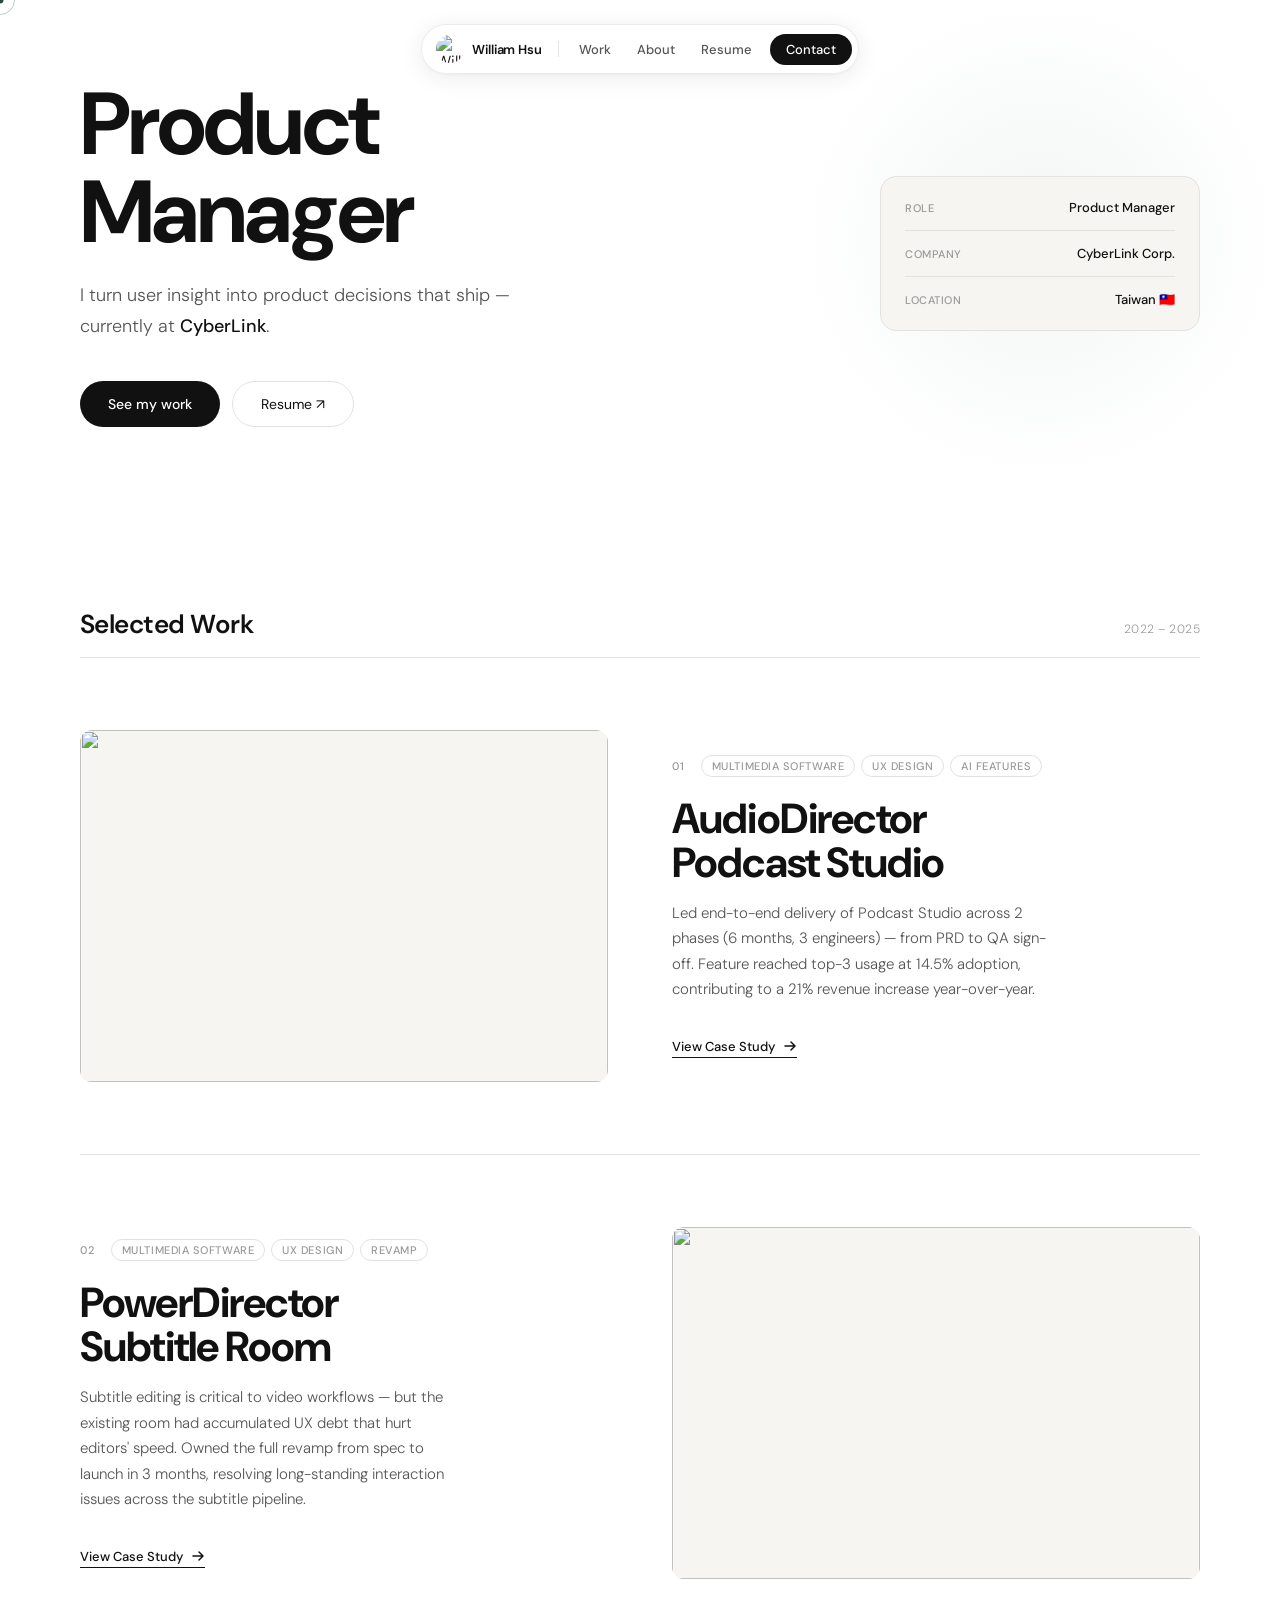
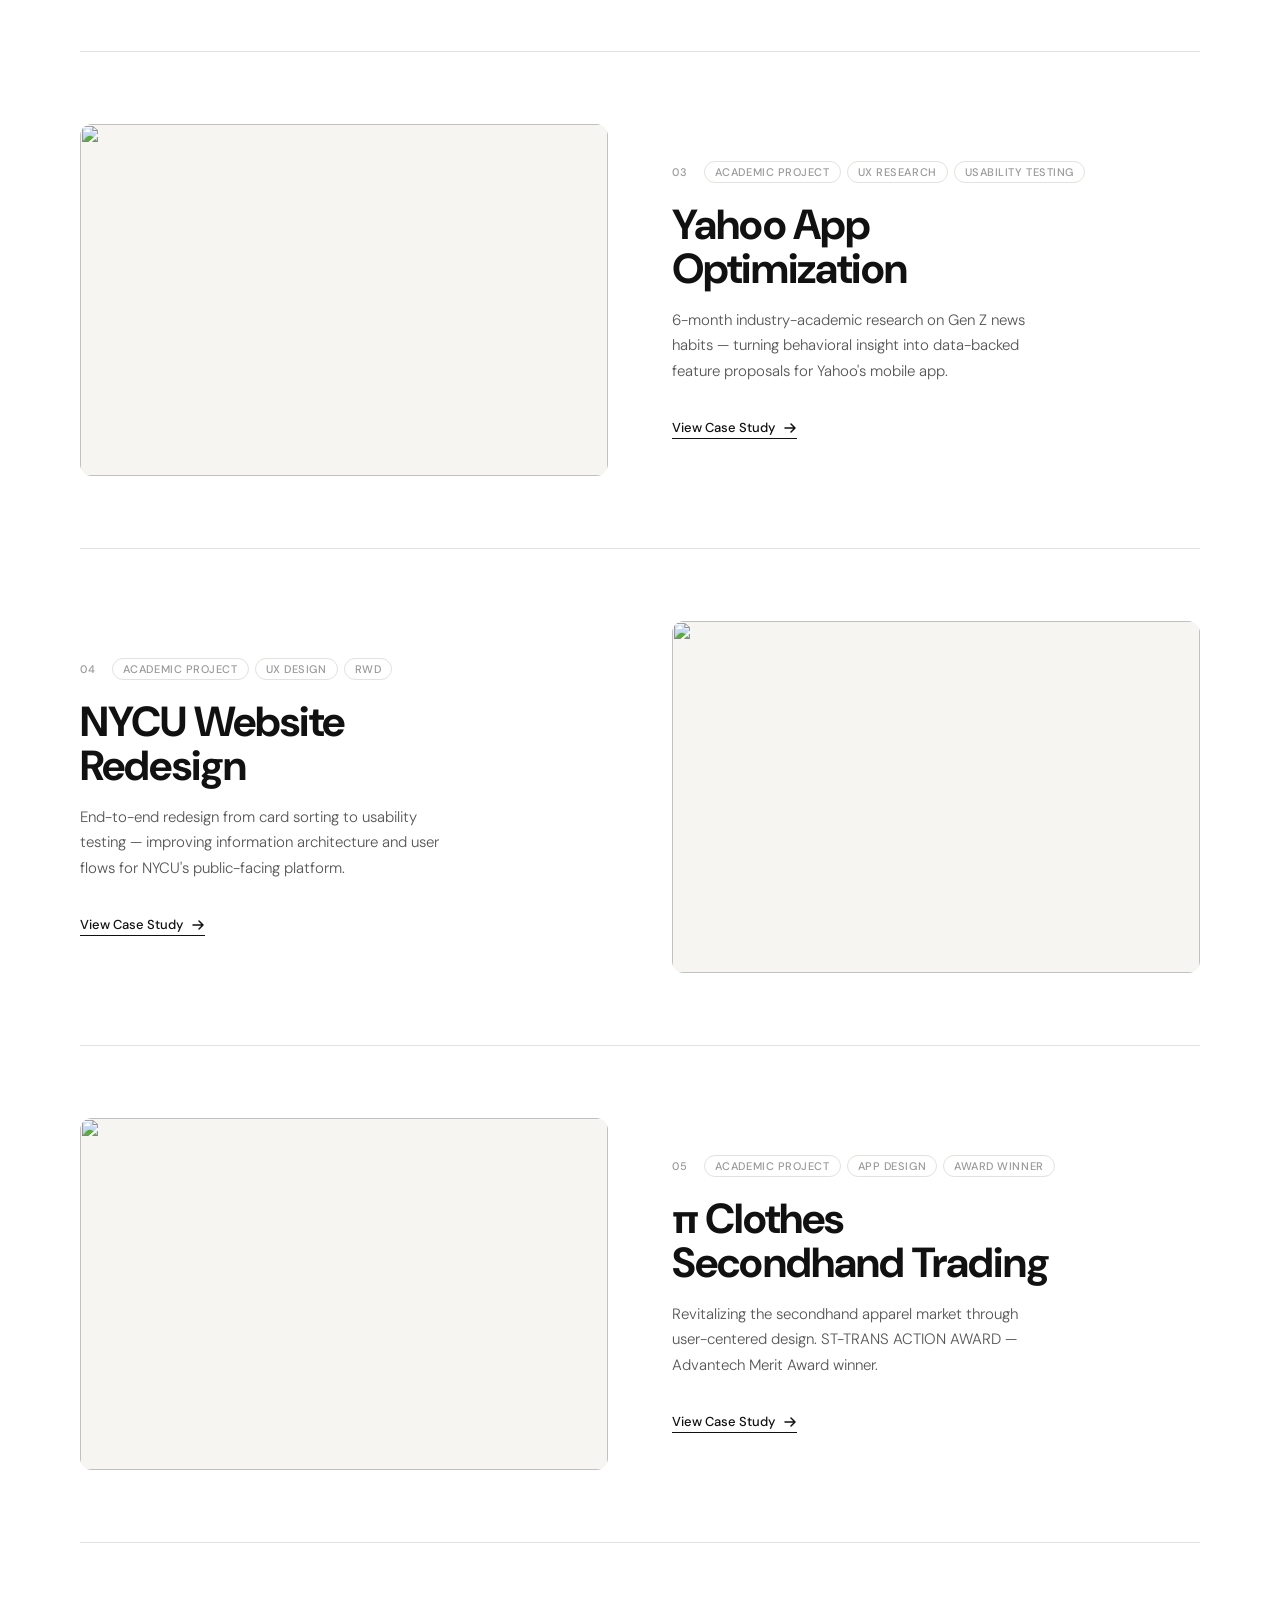
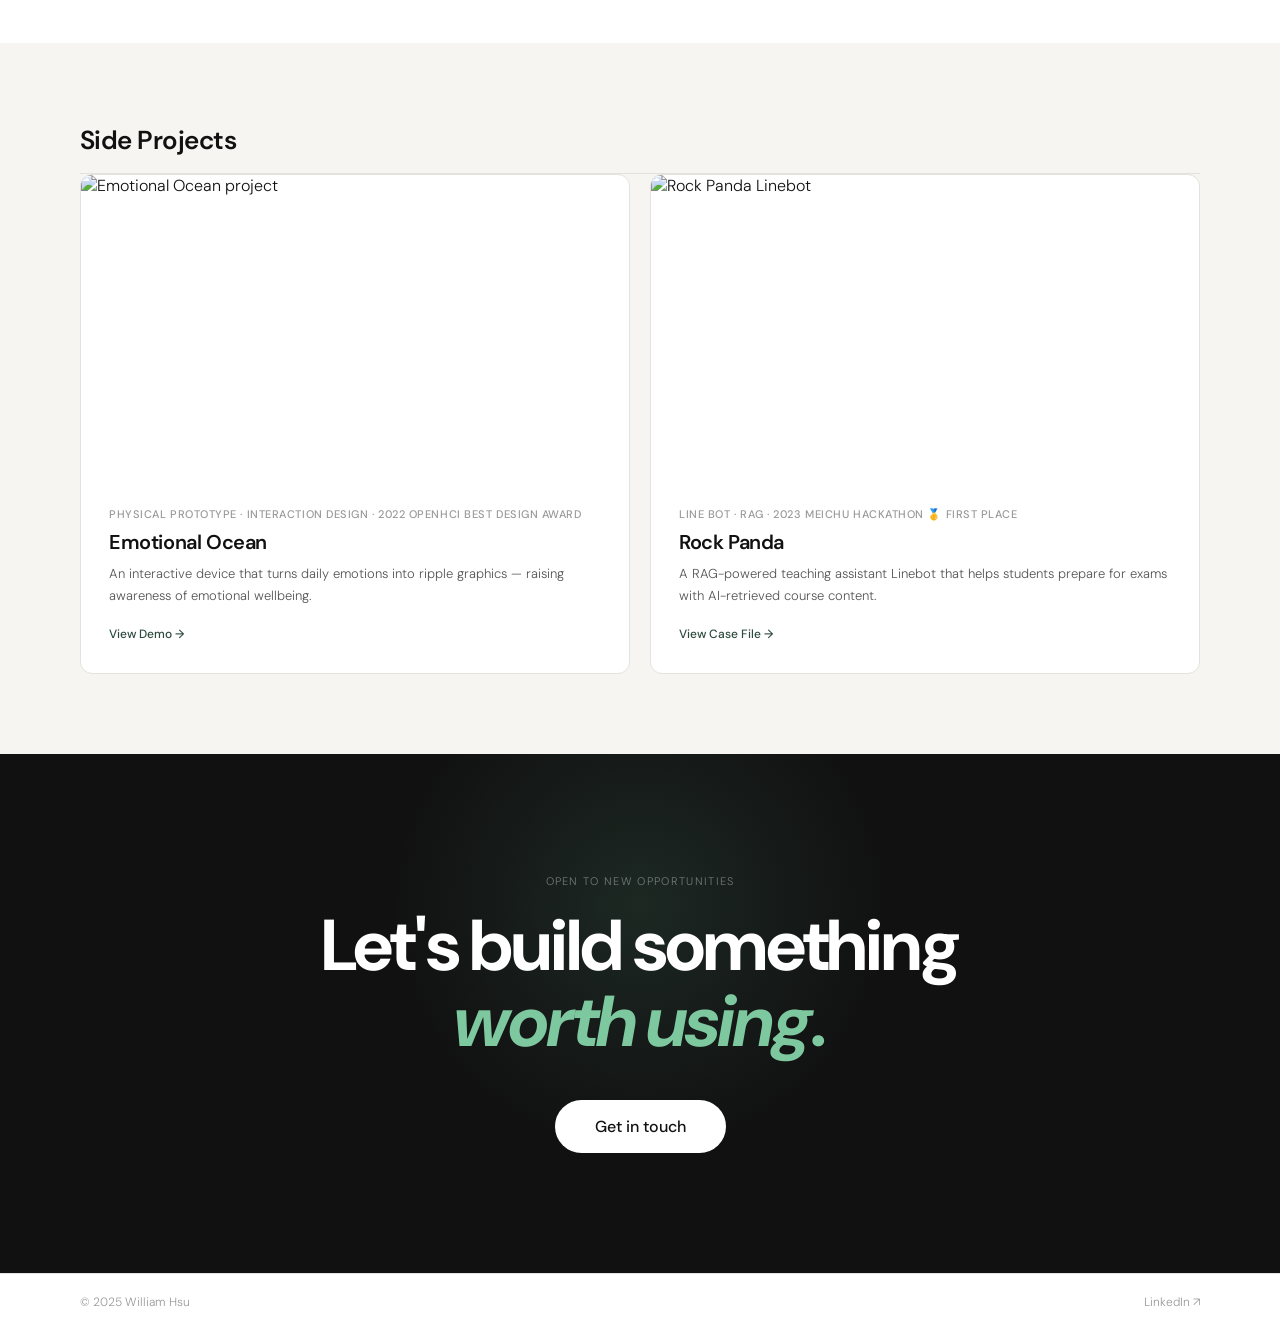
==== index.html @ b6271a73 "adjust structure" ====
<!DOCTYPE html>
<html lang="en">
<head>
  <meta charset="UTF-8">
  <meta name="viewport" content="width=device-width, initial-scale=1.0">
  <title>William Hsu — Product Manager | HCI · Service Design</title>
  <meta name="description" content="PM at CyberLink with HCI research and service design background. Award-winning projects spanning AI audio tools, app optimization, and service design.">
  <meta name="author" content="William Hsu">
  <link rel="canonical" href="https://williamhsu.design/">
  <meta property="og:type" content="website">
  <meta property="og:title" content="William Hsu — Product Manager">
  <meta property="og:description" content="PM at CyberLink with HCI and service design background. 5 awards, 2 years PM experience.">
  <meta property="og:image" content="https://williamhsu.design/image/og-cover.png">
  <script type="application/ld+json">
  {"@context":"https://schema.org","@type":"Person","name":"William Hsu","jobTitle":"Product Manager","worksFor":{"@type":"Organization","name":"CyberLink Corp."},"url":"https://williamhsu.design/","sameAs":["https://www.linkedin.com/in/williamhsuu/"],"knowsAbout":["User Experience Design","HCI","Product Management","Service Design","Usability Testing"]}
  </script>
  <link rel="preconnect" href="https://fonts.googleapis.com">
  <link rel="preconnect" href="https://fonts.gstatic.com" crossorigin>
  <link href="https://fonts.googleapis.com/css2?family=DM+Sans:opsz,wght@9..40,300;9..40,400;9..40,500;9..40,600;9..40,700&display=swap" rel="stylesheet">
  <link rel="stylesheet" href="./CSS/style.css">
</head>
<body>

  <div class="cursor" id="cursor" aria-hidden="true"></div>
  <div class="cursor-ring" id="cursorRing" aria-hidden="true"></div>

  <!-- Nav -->
  <nav id="nav" role="navigation" aria-label="Primary navigation">
    <div class="pill">
      <a href="#" class="pill-logo" aria-label="William Hsu — home">
        <img src="./image/me.png" alt="William Hsu" class="pill-avatar">
        <span class="pill-name">William Hsu</span>
      </a>
      <div class="pill-divider" aria-hidden="true"></div>
      <div class="pill-links">
        <a href="#work" class="pill-link">Work</a>
        <a href="./about.html" class="pill-link">About</a>
        <a href="./williamHsu_resume.pdf" target="_blank" rel="noopener" class="pill-link" aria-label="Resume PDF">Resume</a>
        <a href="mailto:william19970923@gmail.com" class="pill-cta">Contact</a>
      </div>
      <button type="button" class="hamburger" id="hamburger" aria-label="Open menu" aria-expanded="false">
        <span></span><span></span>
      </button>
    </div>
  </nav>

  <!-- Mobile menu -->
  <div class="mob-menu" id="mobMenu" hidden>
    <button type="button" class="mob-close" id="mobClose" aria-label="Close menu">
      <span></span><span></span>
    </button>
    <nav class="mob-nav" aria-label="Mobile navigation">
      <a href="#work" class="mob-link" data-num="01">Work</a>
      <a href="./about.html" class="mob-link" data-num="02">About</a>
      <a href="./williamHsu_resume.pdf" target="_blank" rel="noopener" class="mob-link" data-num="03">Resume</a>
      <a href="mailto:william19970923@gmail.com" class="mob-link" data-num="04">Contact</a>
    </nav>
    <div class="mob-footer">
      <span>William Hsu</span>
      <a href="https://www.linkedin.com/in/williamhsuu/" target="_blank" rel="noopener">LinkedIn ↗</a>
    </div>
  </div>

  <main id="main-content">

  <!-- Hero -->
  <section class="hero" aria-label="Introduction">
    <div class="hero-inner">

      <div class="hero-left">
        <h1 class="hero-title fade-up" style="--d:80ms">
          Product<br>Manager
        </h1>
        <p class="hero-sub fade-up" style="--d:180ms">
          I turn user insight into product decisions that ship — currently at <strong>CyberLink</strong>.
        </p>
        <div class="hero-ctas fade-up" style="--d:260ms">
          <a href="#work" class="btn-solid">See my work</a>
          <a href="./williamHsu_resume.pdf" target="_blank" rel="noopener" class="btn-outline">Resume ↗</a>
        </div>
      </div>

      <div class="hero-right fade-up" style="--d:120ms" aria-hidden="true">
        <div class="hero-card">
          <div class="hcard-row">
            <span class="hcard-label">Role</span>
            <span class="hcard-val">Product Manager</span>
          </div>
          <div class="hcard-divider"></div>
          <div class="hcard-row">
            <span class="hcard-label">Company</span>
            <span class="hcard-val">CyberLink Corp.</span>
          </div>
          

          <div class="hcard-divider"></div>
          <div class="hcard-row">
            <span class="hcard-label">Location</span>
            <span class="hcard-val">Taiwan 🇹🇼</span>
          </div>
        </div>
      </div>

    </div>
  </div>
  </section>

  <!-- Work -->
  <section class="work" id="work" aria-label="Selected work">
    <div class="work-inner">

      <div class="section-header reveal">
        <h2 class="section-title">Selected Work</h2>
        <span class="section-meta">2022 – 2025</span>
      </div>

      <!-- Project 01 -->
      <article class="project reveal" aria-label="AudioDirector Podcast Studio">
        <a href="./Podcast Studio.html" class="project-img-link" tabindex="-1" aria-hidden="true">
          <div class="project-img">
            <img src="./image/ADR_Project.png" alt="" loading="eager" width="720" height="480">
            <div class="project-img-overlay">View Case Study</div>
          </div>
        </a>
        <div class="project-info">
          <div class="project-top">
            <span class="project-num">01</span>
            <div class="project-tags">
              <span>Multimedia Software</span>
              <span>UX Design</span>
              <span>AI Features</span>
            </div>
          </div>
          <h3 class="project-title">AudioDirector<br>Podcast Studio</h3>
          <p class="project-desc">Led end-to-end delivery of Podcast Studio across 2 phases (6 months, 3 engineers) — from PRD to QA sign-off. Feature reached top-3 usage at 14.5% adoption, contributing to a 21% revenue increase year-over-year.</p>
          <a href="./Podcast Studio.html" class="project-link" aria-label="View AudioDirector Podcast Studio case study">
            View Case Study
            <svg width="14" height="14" viewBox="0 0 14 14" fill="none" aria-hidden="true"><path d="M2 7h10M8 3l4 4-4 4" stroke="currentColor" stroke-width="1.5" stroke-linecap="round" stroke-linejoin="round"/></svg>
          </a>
        </div>
      </article>

      <!-- Project 02 -->
      <article class="project project-flip reveal" aria-label="PowerDirector Subtitle Room">
        <a href="./PowerDirector.html" class="project-img-link" tabindex="-1" aria-hidden="true">
          <div class="project-img">
            <img src="./image/Subtitle_Room.png" alt="" loading="lazy" width="720" height="480">
            <div class="project-img-overlay">View Case Study</div>
          </div>
        </a>
        <div class="project-info">
          <div class="project-top">
            <span class="project-num">02</span>
            <div class="project-tags">
              <span>Multimedia Software</span>
              <span>UX Design</span>
              <span>Revamp</span>
            </div>
          </div>
          <h3 class="project-title">PowerDirector<br>Subtitle Room</h3>
          <p class="project-desc">Subtitle editing is critical to video workflows — but the existing room had accumulated UX debt that hurt editors' speed. Owned the full revamp from spec to launch in 3 months, resolving long-standing interaction issues across the subtitle pipeline.</p>
          <a href="./PowerDirector.html" class="project-link" aria-label="View PowerDirector Subtitle Room case study">
            View Case Study
            <svg width="14" height="14" viewBox="0 0 14 14" fill="none" aria-hidden="true"><path d="M2 7h10M8 3l4 4-4 4" stroke="currentColor" stroke-width="1.5" stroke-linecap="round" stroke-linejoin="round"/></svg>
          </a>
        </div>
      </article>

      <!-- Project 03 -->
      <article class="project reveal" aria-label="Yahoo App Optimization">
        <a href="./yahoo_app.html" class="project-img-link" tabindex="-1" aria-hidden="true">
          <div class="project-img">
            <img src="./image/project_1_title.png" alt="" loading="lazy" width="720" height="480">
            <div class="project-img-overlay">View Case Study</div>
          </div>
        </a>
        <div class="project-info">
          <div class="project-top">
            <span class="project-num">03</span>
            <div class="project-tags">
              <span>Academic Project</span>
              <span>UX Research</span>
              <span>Usability Testing</span>
            </div>
          </div>
          <h3 class="project-title">Yahoo App<br>Optimization</h3>
          <p class="project-desc">6-month industry-academic research on Gen Z news habits — turning behavioral insight into data-backed feature proposals for Yahoo's mobile app.</p>
          <a href="./yahoo_app.html" class="project-link" aria-label="View Yahoo App Optimization case study">
            View Case Study
            <svg width="14" height="14" viewBox="0 0 14 14" fill="none" aria-hidden="true"><path d="M2 7h10M8 3l4 4-4 4" stroke="currentColor" stroke-width="1.5" stroke-linecap="round" stroke-linejoin="round"/></svg>
          </a>
        </div>
      </article>

      <!-- Project 04 -->
      <article class="project project-flip reveal" aria-label="NYCU Website Redesign">
        <a href="./NYCU_website.html" class="project-img-link" tabindex="-1" aria-hidden="true">
          <div class="project-img">
            <img src="./image/project_3_title.png" alt="" loading="lazy" width="720" height="480">
            <div class="project-img-overlay">View Case Study</div>
          </div>
        </a>
        <div class="project-info">
          <div class="project-top">
            <span class="project-num">04</span>
            <div class="project-tags">
              <span>Academic Project</span>
              <span>UX Design</span>
              <span>RWD</span>
            </div>
          </div>
          <h3 class="project-title">NYCU Website<br>Redesign</h3>
          <p class="project-desc">End-to-end redesign from card sorting to usability testing — improving information architecture and user flows for NYCU's public-facing platform.</p>
          <a href="./NYCU_website.html" class="project-link" aria-label="View NYCU Website Redesign case study">
            View Case Study
            <svg width="14" height="14" viewBox="0 0 14 14" fill="none" aria-hidden="true"><path d="M2 7h10M8 3l4 4-4 4" stroke="currentColor" stroke-width="1.5" stroke-linecap="round" stroke-linejoin="round"/></svg>
          </a>
        </div>
      </article>

      <!-- Project 05 -->
      <article class="project reveal" aria-label="π Clothes Secondhand App">
        <a href="./#U03c0 Clothes.html" class="project-img-link" tabindex="-1" aria-hidden="true">
          <div class="project-img">
            <img src="./image/project_4_title.png" alt="" loading="lazy" width="720" height="480">
            <div class="project-img-overlay">View Case Study</div>
          </div>
        </a>
        <div class="project-info">
          <div class="project-top">
            <span class="project-num">05</span>
            <div class="project-tags">
              <span>Academic Project</span>
              <span>App Design</span>
              <span>Award Winner</span>
            </div>
          </div>
          <h3 class="project-title">&#960; Clothes<br>Secondhand Trading</h3>
          <p class="project-desc">Revitalizing the secondhand apparel market through user-centered design. ST-TRANS ACTION AWARD — Advantech Merit Award winner.</p>
          <a href="./#U03c0 Clothes.html" class="project-link" aria-label="View π Clothes case study">
            View Case Study
            <svg width="14" height="14" viewBox="0 0 14 14" fill="none" aria-hidden="true"><path d="M2 7h10M8 3l4 4-4 4" stroke="currentColor" stroke-width="1.5" stroke-linecap="round" stroke-linejoin="round"/></svg>
          </a>
        </div>
      </article>

    </div>
  </section>

  <!-- Side Projects -->
  <section class="side" aria-label="Side projects">
    <div class="work-inner">
      <div class="section-header reveal">
        <h2 class="section-title">Side Projects</h2>
      </div>
      <div class="side-grid">
        <a href="./Emotional_Ocean.html" class="side-card reveal" aria-label="Emotional Ocean project">
          <div class="side-img"><img src="./image/project_5_title.png" alt="Emotional Ocean project" loading="lazy" width="600" height="340"></div>
          <div class="side-body">
            <p class="side-tag">Physical Prototype · Interaction Design · 2022 OpenHCI Best Design Award</p>
            <h3 class="side-title">Emotional Ocean</h3>
            <p class="side-desc">An interactive device that turns daily emotions into ripple graphics — raising awareness of emotional wellbeing.</p>
            <span class="side-link">View Demo →</span>
          </div>
        </a>
        <a href="./Rockpanda.html" class="side-card reveal" style="--ri:1" aria-label="Rock Panda project">
          <div class="side-img"><img src="./image/project_6_title.png" alt="Rock Panda Linebot" loading="lazy" width="600" height="340"></div>
          <div class="side-body">
            <p class="side-tag">Line Bot · RAG · 2023 MeiChu Hackathon 🥇 First Place</p>
            <h3 class="side-title">Rock Panda</h3>
            <p class="side-desc">A RAG-powered teaching assistant Linebot that helps students prepare for exams with AI-retrieved course content.</p>
            <span class="side-link">View Case File →</span>
          </div>
        </a>
      </div>
    </div>
  </section>

  <!-- CTA -->
  <section class="cta" aria-label="Contact">
    <div class="cta-inner reveal">
      <p class="cta-eye">Open to new opportunities</p>
      <h2 class="cta-title">Let's build something<br><em>worth using.</em></h2>
      <a href="mailto:william19970923@gmail.com" class="btn-solid large">Get in touch</a>
    </div>
  </section>

  </main>

  <footer class="footer" role="contentinfo">
    <div class="footer-inner">
      <span>© 2025 William Hsu</span>
      <nav aria-label="Footer links">
        <a href="https://www.linkedin.com/in/williamhsuu/" target="_blank" rel="noopener" class="footer-link" aria-label="LinkedIn (opens in new tab)">LinkedIn ↗</a>
      </nav>
    </div>
  </footer>

  <button type="button" id="btt" aria-label="Back to top">↑</button>

  <script src="./JS/main.js"></script>
</body>
</html>
---- CSS/style.css ----
/* ── Reset ── */
*, *::before, *::after { margin: 0; padding: 0; box-sizing: border-box; }
html { scroll-behavior: smooth; }
body { background: #fff; color: #111; font-family: 'DM Sans', system-ui, sans-serif; font-weight: 300; overflow-x: hidden; cursor: none; }
img { display: block; width: 100%; }
a { text-decoration: none; color: inherit; }
@media (max-width: 768px) { body { cursor: auto; } }

/* ── Tokens ── */
:root {
  --white:   #ffffff;
  --off:     #f6f5f2;
  --ink:     #111111;
  --ink2:    #555555;
  --ink3:    #999999;
  --accent:  #2d4a3e;
  --accent-l:#e8f0ec;
  --border:  #e4e2de;
  --nav-h:   64px;
  --max:     1120px;
  --ease:    cubic-bezier(.22, 1, .36, 1);
}

/* ── Cursor ── */
.cursor {
  width: 7px; height: 7px; background: var(--accent); border-radius: 50%;
  position: fixed; top: 0; left: 0; pointer-events: none; z-index: 9999;
  transform: translate(-50%, -50%);
  transition: width .25s var(--ease), height .25s var(--ease);
}
.cursor-ring {
  width: 30px; height: 30px;
  border: 1.5px solid rgba(45, 74, 62, .3); border-radius: 50%;
  position: fixed; top: 0; left: 0; pointer-events: none; z-index: 9998;
  transform: translate(-50%, -50%);
  transition: width .3s var(--ease), height .3s var(--ease), opacity .3s;
}
body.hovered .cursor { width: 44px; height: 44px; background: var(--accent); mix-blend-mode: multiply; }
body.hovered .cursor-ring { opacity: 0; }
@media (max-width: 768px) { .cursor, .cursor-ring { display: none; } }

/* ── Skip link ── */
.skip-link {
  position: absolute; top: -100%; left: 12px;
  background: var(--accent); color: #fff; padding: 8px 16px;
  border-radius: 4px; font-size: 13px; z-index: 9999;
  transition: top .2s;
}
.skip-link:focus { top: 8px; }



/* Mobile menu */
.mob-menu {
  position: fixed; top: 0; right: 0; width: 260px; height: 100vh;
  background: #fff; border-left: 1px solid var(--border); z-index: 900;
  display: flex; flex-direction: column; justify-content: center;
  padding: 48px 36px; gap: 28px;
  transform: translateX(100%); transition: transform .4s var(--ease);
}
.mob-menu:not([hidden]) { transform: translateX(0); }
.mob-link { font-size: 26px; font-weight: 600; color: var(--ink2); transition: color .2s; }
.mob-link:hover { color: var(--accent); }
.mob-overlay {
  position: fixed; inset: 0; background: rgba(0,0,0,.35); z-index: 850;
  opacity: 0; pointer-events: none; transition: opacity .3s;
}
.mob-overlay.show { opacity: 1; pointer-events: auto; }

/* ── Buttons ── */
.btn-solid {
  display: inline-flex; align-items: center; gap: 8px;
  background: var(--ink); color: #fff;
  font-size: 14px; font-weight: 500; font-family: inherit;
  padding: 13px 28px; border-radius: 100px;
  transition: background .2s, transform .25s var(--ease);
}
.btn-solid:hover { background: var(--accent); transform: translateY(-2px); }
.btn-solid.large { font-size: 16px; padding: 16px 40px; }
.btn-outline {
  display: inline-flex; align-items: center; gap: 8px;
  font-size: 14px; font-weight: 400; color: var(--ink);
  border: 1px solid var(--border); padding: 13px 28px; border-radius: 100px;
  transition: border-color .2s, color .2s, transform .25s var(--ease);
}
.btn-outline:hover { border-color: var(--ink); transform: translateY(-2px); }

/* ── Animations ── */
.fade-up {
  opacity: 0; transform: translateY(24px);
  animation: fadeUp .7s var(--ease) forwards;
  animation-delay: var(--d, 0ms);
}
@keyframes fadeUp { to { opacity: 1; transform: translateY(0); } }

.reveal { opacity: 0; transform: translateY(28px); transition: opacity .7s var(--ease), transform .7s var(--ease); }
.reveal.in { opacity: 1; transform: translateY(0); }

@media (prefers-reduced-motion: reduce) {
  .fade-up { animation: none; opacity: 1; transform: none; }
  .reveal { opacity: 1; transform: none; }
}

/* ── Hero ── */
.hero {
  display: flex; flex-direction: column; justify-content: center;
  padding: calc(var(--nav-h) + 48px) 32px 0;
  position: relative; overflow: hidden;
}
.hero::before {
  content: '';
  position: absolute; top: 0; right: 0;
  width: 480px; height: 480px; border-radius: 50%;
  background: radial-gradient(circle, var(--accent-l) 0%, transparent 70%);
  pointer-events: none; opacity: .6;
}
.hero-inner {
  max-width: var(--max); margin: 0 auto; width: 100%;
  display: grid; grid-template-columns: 1fr 320px;
  gap: 80px; align-items: center;
  padding-bottom: 80px;
}
.hero-badge {
  display: inline-flex; align-items: center; gap: 8px;
  font-size: 12px; font-weight: 500; color: var(--accent);
  border: 1px solid rgba(45,74,62,.25);
  background: var(--accent-l); padding: 6px 14px; border-radius: 100px;
  margin-bottom: 32px;
}
.badge-dot {
  width: 6px; height: 6px; border-radius: 50%; background: var(--accent);
  animation: pulse 2.2s ease-in-out infinite;
}
@keyframes pulse {
  0%, 100% { box-shadow: 0 0 0 0 rgba(45,74,62,.4); }
  50%       { box-shadow: 0 0 0 5px rgba(45,74,62,0); }
}
.hero-title {
  font-size: clamp(48px, 7vw, 88px);
  font-weight: 700; line-height: 1.0; letter-spacing: -.03em;
  margin-bottom: 24px; color: var(--ink);
}
.title-accent { color: var(--accent); }
.hero-sub {
  font-size: clamp(15px, 1.6vw, 18px); font-weight: 300;
  color: var(--ink2); line-height: 1.7; max-width: 440px; margin-bottom: 40px;
}
.hero-sub strong { color: var(--ink); font-weight: 500; }
.hero-ctas { display: flex; gap: 12px; flex-wrap: wrap; }

/* Info card */
.hero-card {
  background: var(--off); border-radius: 16px;
  border: 1px solid var(--border);
  padding: 8px 0; overflow: hidden;
}
.hcard-row {
  display: flex; justify-content: space-between; align-items: baseline;
  padding: 14px 24px; gap: 16px;
}
.hcard-label { font-size: 11px; font-weight: 500; color: var(--ink3); letter-spacing: .05em; text-transform: uppercase; flex-shrink: 0; }
.hcard-val { font-size: 13px; font-weight: 500; color: var(--ink); text-align: right; }
.hcard-divider { height: 1px; background: var(--border); margin: 0 24px; }

@media (max-width: 900px) {
  .hero-inner { grid-template-columns: 1fr; gap: 40px; }
  .hero-right { max-width: 400px; }
}

/* Ticker */
.ticker {
  border-top: 1px solid var(--border);
  overflow: hidden; height: 40px;
  display: flex; align-items: center;
  margin-top: auto;
}
.ticker-track {
  display: flex; gap: 28px; align-items: center; white-space: nowrap;
  font-size: 11px; font-weight: 500; letter-spacing: .06em; text-transform: uppercase;
  color: var(--ink3);
  animation: ticker 22s linear infinite;
}
.ticker-track .sep { color: var(--accent); font-size: 8px; }
@keyframes ticker { from { transform: translateX(0); } to { transform: translateX(-50%); } }

/* ── Work ── */
.work { padding: 100px 32px; }
.work-inner { max-width: var(--max); margin: 0 auto; }
.section-header {
  display: flex; justify-content: space-between; align-items: baseline;
  border-bottom: 1px solid var(--border); padding-bottom: 16px; margin-bottom: 0;
}
.section-title { font-size: clamp(20px, 2.5vw, 26px); font-weight: 600; letter-spacing: -.02em; }
.section-meta { font-size: 12px; color: var(--ink3); letter-spacing: .04em; }

/* Project */
.project {
  display: grid; grid-template-columns: 1fr 1fr; gap: 64px; align-items: center;
  padding: 72px 0; border-bottom: 1px solid var(--border);
}
.project-flip .project-img-link { order: 2; }
.project-flip .project-info     { order: 1; }

.project-img-link { display: block; border-radius: 12px; overflow: hidden; position: relative; }
.project-img { aspect-ratio: 3/2; overflow: hidden; background: var(--off); }
.project-img img { width: 100%; height: 100%; object-fit: cover; transition: transform .6s var(--ease); }
.project-img-link:hover .project-img img { transform: scale(1.04); }
.project-img-overlay {
  position: absolute; inset: 0;
  display: flex; align-items: center; justify-content: center;
  font-size: 14px; font-weight: 500; color: #fff;
  background: rgba(17,17,17,.1);
  opacity: 0; transition: opacity .3s;
}
.project-img-link:hover .project-img-overlay { opacity: 1; }

.project-top { display: flex; align-items: center; gap: 16px; margin-bottom: 20px; }
.project-num { font-size: 11px; font-weight: 500; color: var(--ink3); letter-spacing: .08em; }
.project-tags { display: flex; flex-wrap: wrap; gap: 6px; }
.project-tags span {
  font-size: 11px; font-weight: 500; letter-spacing: .05em; text-transform: uppercase;
  color: var(--ink3); border: 1px solid var(--border); padding: 3px 10px; border-radius: 100px;
}
.project-title {
  font-size: clamp(28px, 3.5vw, 42px); font-weight: 700;
  letter-spacing: -.02em; line-height: 1.05; margin-bottom: 16px;
}
.project-desc { font-size: 15px; font-weight: 300; color: var(--ink2); line-height: 1.7; max-width: 380px; margin-bottom: 32px; }
.project-link {
  display: inline-flex; align-items: center; gap: 8px;
  font-size: 13px; font-weight: 500; color: var(--ink);
  border-bottom: 1px solid var(--ink); padding-bottom: 2px;
  transition: color .2s, border-color .2s, gap .3s var(--ease);
}
.project-link:hover { color: var(--accent); border-color: var(--accent); gap: 14px; }

@media (max-width: 860px) {
  .project { grid-template-columns: 1fr; gap: 28px; }
  .project-flip .project-img-link { order: 0; }
  .project-flip .project-info { order: 0; }
}

/* ── Side projects ── */
.side { background: var(--off); padding: 80px 32px; }
.side-grid {
  display: grid; grid-template-columns: 1fr 1fr; gap: 20px; margin-top: 0;
}
.side-card {
  display: block; background: #fff; border-radius: 12px; overflow: hidden;
  border: 1px solid var(--border);
  transition: transform .3s var(--ease), box-shadow .3s;
}
.side-card:hover { transform: translateY(-5px); box-shadow: 0 16px 40px rgba(0,0,0,.08); }
.side-img { aspect-ratio: 16/9; overflow: hidden; }
.side-img img { width: 100%; height: 100%; object-fit: cover; transition: transform .5s var(--ease); }
.side-card:hover .side-img img { transform: scale(1.04); }
.side-body { padding: 24px 28px 30px; }
.side-tag { font-size: 11px; font-weight: 500; letter-spacing: .05em; text-transform: uppercase; color: var(--ink3); display: block; margin-bottom: 8px; }
.side-title { font-size: 20px; font-weight: 600; letter-spacing: -.02em; margin-bottom: 8px; }
.side-desc { font-size: 13px; color: var(--ink2); line-height: 1.65; margin-bottom: 16px; }
.side-link { font-size: 12px; font-weight: 500; color: var(--accent); }

@media (max-width: 640px) { .side-grid { grid-template-columns: 1fr; } }

/* ── CTA ── */
.cta { padding: 120px 32px; background: var(--ink); text-align: center; position: relative; overflow: hidden; }
.cta::before {
  content: ''; position: absolute; top: -100px; left: 50%; transform: translateX(-50%);
  width: 500px; height: 500px; border-radius: 50%;
  background: radial-gradient(circle, rgba(45,74,62,.4) 0%, transparent 70%);
  pointer-events: none;
}
.cta-inner { position: relative; z-index: 1; }
.cta-eye { font-size: 11px; letter-spacing: .12em; text-transform: uppercase; color: rgba(255,255,255,.4); margin-bottom: 20px; }
.cta-title {
  font-size: clamp(36px, 6vw, 72px); font-weight: 700;
  letter-spacing: -.03em; line-height: 1.05; color: #fff; margin-bottom: 40px;
}
.cta-title em { font-style: italic; color: #7ec8a0; }
.cta .btn-solid { background: #fff; color: var(--ink); }
.cta .btn-solid:hover { background: var(--accent-l); color: var(--accent); }

/* ── Footer ── */
.footer { border-top: 1px solid var(--border); padding: 20px 32px; }
.footer-inner {
  max-width: var(--max); margin: 0 auto;
  display: flex; justify-content: space-between; align-items: center;
  font-size: 12px; color: var(--ink3);
}
.footer-link { color: var(--ink3); transition: color .2s; }
.footer-link:hover { color: var(--ink); }

/* ── Back to top ── */
#btt {
  position: fixed; bottom: 28px; right: 28px;
  width: 42px; height: 42px;
  background: #fff; color: var(--ink);
  border: 1px solid var(--border); border-radius: 50%;
  font-size: 16px; cursor: pointer;
  display: flex; align-items: center; justify-content: center;
  opacity: 0; transform: translateY(10px); pointer-events: none;
  transition: opacity .3s, transform .3s var(--ease), background .2s, color .2s;
  z-index: 500; font-family: inherit;
}
#btt.show { opacity: 1; transform: translateY(0); pointer-events: auto; }
#btt:hover { background: var(--accent); color: #fff; border-color: var(--accent); }

/* ── Focus ── */
:focus-visible { outline: 2px solid var(--accent); outline-offset: 3px; border-radius: 3px; }

/* ── Scroll margin for anchors ── */
#work { scroll-margin-top: calc(var(--nav-h) + 16px); }

/* ── Nav logo image ── */
.nav-logo-img {
  width: 32px; height: 32px;
  border-radius: 50%;
  object-fit: cover;
  display: block;
  transition: opacity .2s;
}
.nav-logo:hover .nav-logo-img { opacity: .8; }

/* ── Mobile menu — fullscreen overlay ── */
.mob-menu {
  position: fixed; inset: 0;
  background: var(--ink);
  z-index: 900;
  display: flex; flex-direction: column;
  justify-content: center;
  padding: 48px;
  width: 100%; height: 100%;
  border-left: none;
  transform: none;
  opacity: 0;
  pointer-events: none;
  transition: opacity .4s var(--ease);
}
.mob-menu.open {
  opacity: 1;
  pointer-events: auto;
}

/* close button */
.mob-close {
  position: absolute; top: 24px; right: 28px;
  width: 40px; height: 40px;
  background: none; border: none; cursor: pointer;
  display: flex; flex-direction: column;
  align-items: center; justify-content: center; gap: 0;
  padding: 4px;
}
.mob-close span {
  display: block; width: 22px; height: 1.5px;
  background: rgba(255,255,255,.6);
  border-radius: 2px;
  transition: background .2s;
}
.mob-close span:nth-child(1) { transform: rotate(45deg) translate(1px, 1px); }
.mob-close span:nth-child(2) { transform: rotate(-45deg) translate(1px, -1px); }
.mob-close:hover span { background: #fff; }

/* nav links */
.mob-nav {
  display: flex; flex-direction: column; gap: 4px;
}
.mob-link {
  font-size: clamp(36px, 8vw, 56px);
  font-weight: 600; color: rgba(255,255,255,.35);
  letter-spacing: -.03em; line-height: 1.15;
  display: flex; align-items: baseline; gap: 16px;
  transition: color .2s;
  position: relative;
}
.mob-link::before {
  content: attr(data-num);
  font-size: 11px; font-weight: 500;
  letter-spacing: .08em; color: rgba(255,255,255,.25);
  margin-bottom: 2px;
}
.mob-link:hover { color: #fff; }

/* footer strip */
.mob-footer {
  position: absolute; bottom: 40px; left: 48px; right: 48px;
  display: flex; justify-content: space-between; align-items: center;
  font-size: 13px; color: rgba(255,255,255,.3);
  border-top: 1px solid rgba(255,255,255,.1);
  padding-top: 20px;
}
.mob-footer a { color: rgba(255,255,255,.3); transition: color .2s; }
.mob-footer a:hover { color: #fff; }

/* stagger link animation */
.mob-menu.open .mob-link {
  animation: mobLinkIn .5s var(--ease) forwards;
  opacity: 0;
}
.mob-menu:not([hidden]) .mob-link:nth-child(1) { animation-delay: 80ms; }
.mob-menu:not([hidden]) .mob-link:nth-child(2) { animation-delay: 140ms; }
.mob-menu:not([hidden]) .mob-link:nth-child(3) { animation-delay: 200ms; }
.mob-menu:not([hidden]) .mob-link:nth-child(4) { animation-delay: 260ms; }
@keyframes mobLinkIn {
  from { opacity: 0; transform: translateY(16px); }
  to   { opacity: 1; transform: translateY(0); }
}

/* prevent body scroll when menu open */
body.mob-open { overflow: hidden; }

/* ── Floating Pill Nav ── */
#nav {
  position: fixed; top: 24px; left: 0; right: 0;
  z-index: 800;
  display: flex; justify-content: center;
  pointer-events: none;
  /* starts hidden, JS adds .visible */
}
.pill {
  pointer-events: auto;
  display: flex; align-items: center; gap: 4px;
  background: rgba(255,255,255,.85);
  backdrop-filter: blur(16px);
  -webkit-backdrop-filter: blur(16px);
  border: 1px solid rgba(0,0,0,.08);
  border-radius: 100px;
  padding: 6px 6px 6px 10px;
  box-shadow: 0 4px 24px rgba(0,0,0,.08), 0 1px 2px rgba(0,0,0,.04);
  opacity: 0;
  transform: translateY(-12px);
  transition: opacity .45s var(--ease), transform .45s var(--ease);
}
#nav.visible .pill {
  opacity: 1;
  transform: translateY(0);
}

/* logo */
.pill-logo {
  display: flex; align-items: center; gap: 8px;
  padding: 4px 8px 4px 4px;
  border-radius: 100px;
  transition: background .2s;
}
.pill-logo:hover { background: rgba(0,0,0,.04); }
.pill-avatar {
  width: 28px; height: 28px; border-radius: 50%;
  object-fit: cover; display: block; flex-shrink: 0;
}
.pill-name {
  font-size: 13px; font-weight: 600; color: var(--ink);
  letter-spacing: -.01em; white-space: nowrap;
}

/* divider */
.pill-divider {
  width: 1px; height: 16px;
  background: rgba(0,0,0,.1);
  margin: 0 4px; flex-shrink: 0;
}

/* links */
.pill-links {
  display: flex; align-items: center; gap: 2px;
}
.pill-link {
  font-size: 13px; font-weight: 500; color: var(--ink2);
  padding: 6px 12px; border-radius: 100px;
  transition: background .2s, color .2s;
  white-space: nowrap;
}
.pill-link:hover { background: rgba(0,0,0,.05); color: var(--ink); }

/* CTA button */
.pill-cta {
  font-size: 13px; font-weight: 500; color: #fff;
  background: var(--ink); padding: 7px 16px; border-radius: 100px;
  transition: background .2s, transform .2s var(--ease);
  white-space: nowrap; margin-left: 4px;
}
.pill-cta:hover { background: var(--accent); transform: translateY(-1px); }

/* hamburger — mobile only */
.hamburger {
  display: none; flex-direction: column; gap: 5px;
  background: none; border: none; cursor: pointer; padding: 8px;
  margin-left: 4px;
}
.hamburger span {
  display: block; width: 18px; height: 1.5px;
  background: var(--ink); border-radius: 2px;
  transition: all .3s var(--ease);
}
.hamburger.open span:nth-child(1) { transform: rotate(45deg) translate(4px, 4px); }
.hamburger.open span:nth-child(2) { transform: rotate(-45deg) translate(4px, -4px); }

@media (max-width: 768px) {
  .pill-links, .pill-divider { display: none; }
  .hamburger { display: flex; }
  .pill { padding: 6px 6px 6px 8px; }
  .pill-name { display: none; }
}

/* hero top padding — pill is 24px from top, not full nav-h anymore */
.hero { padding-top: 80px; }
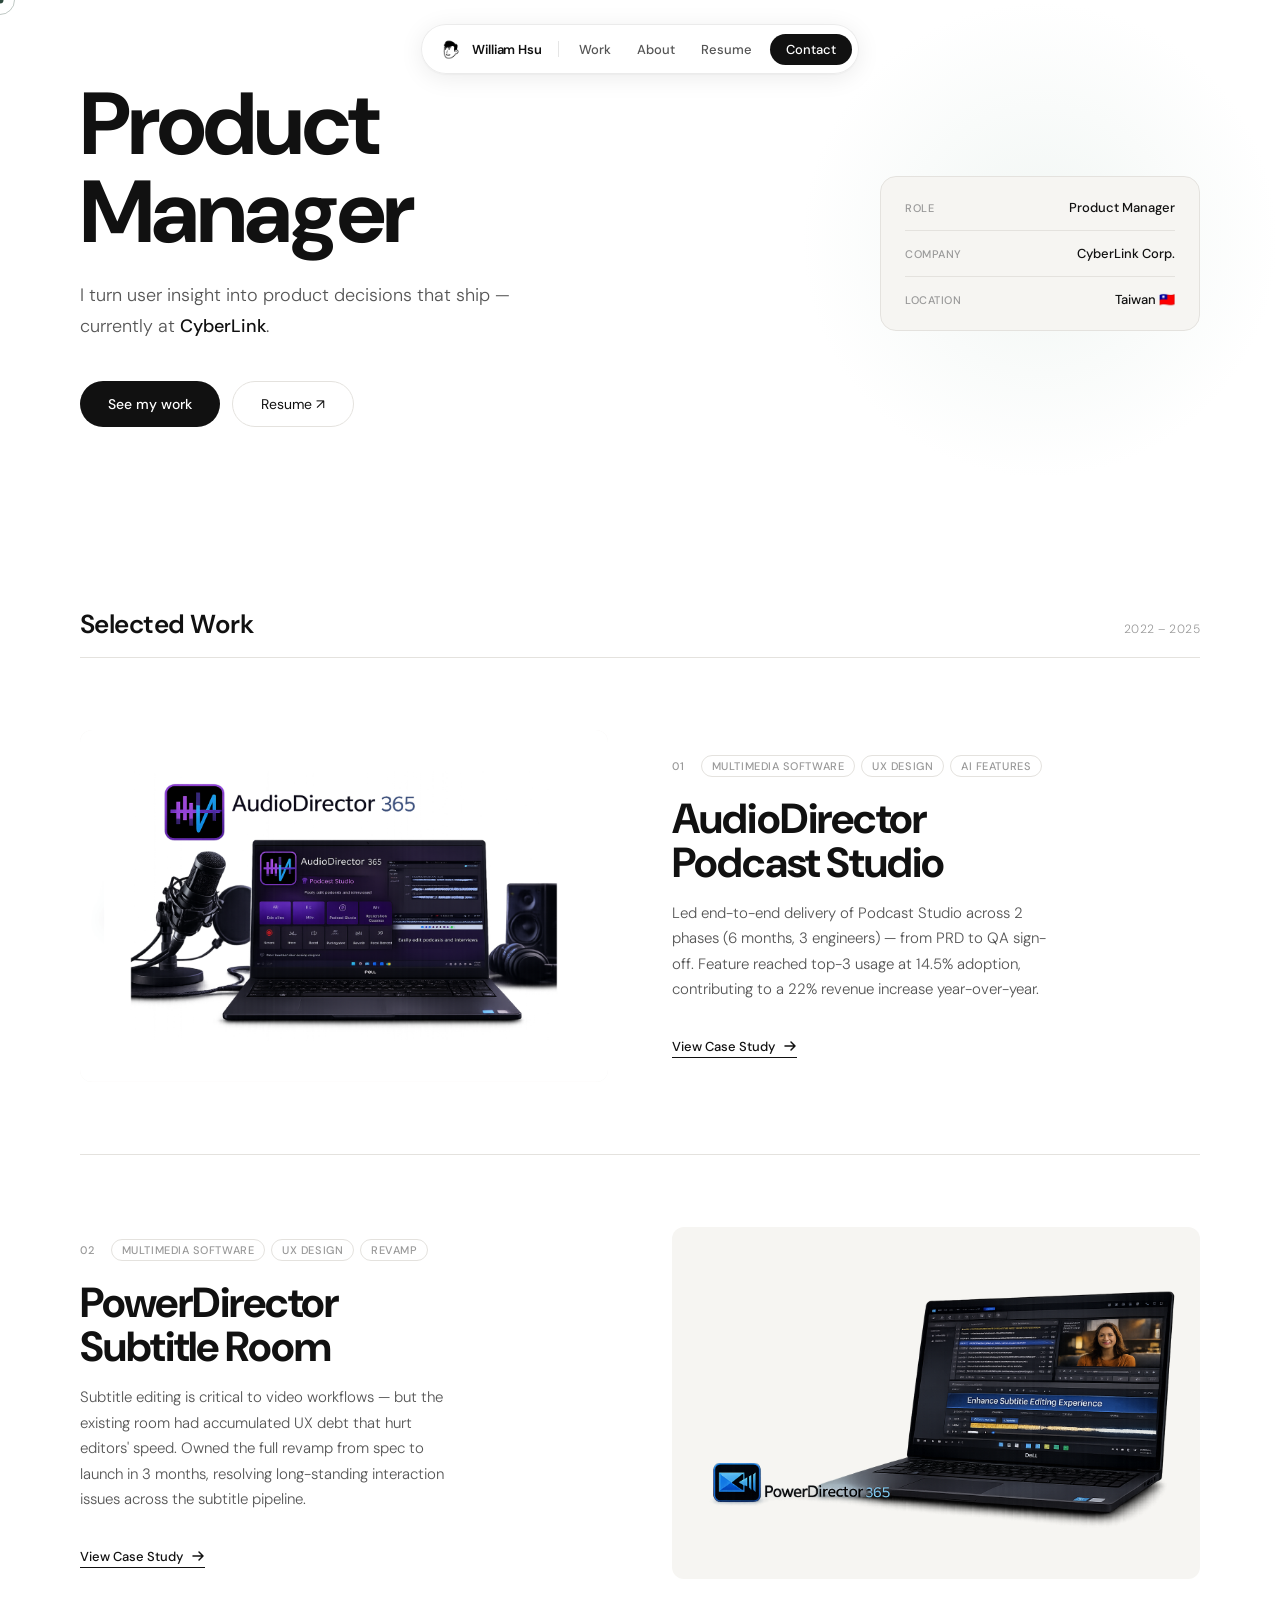
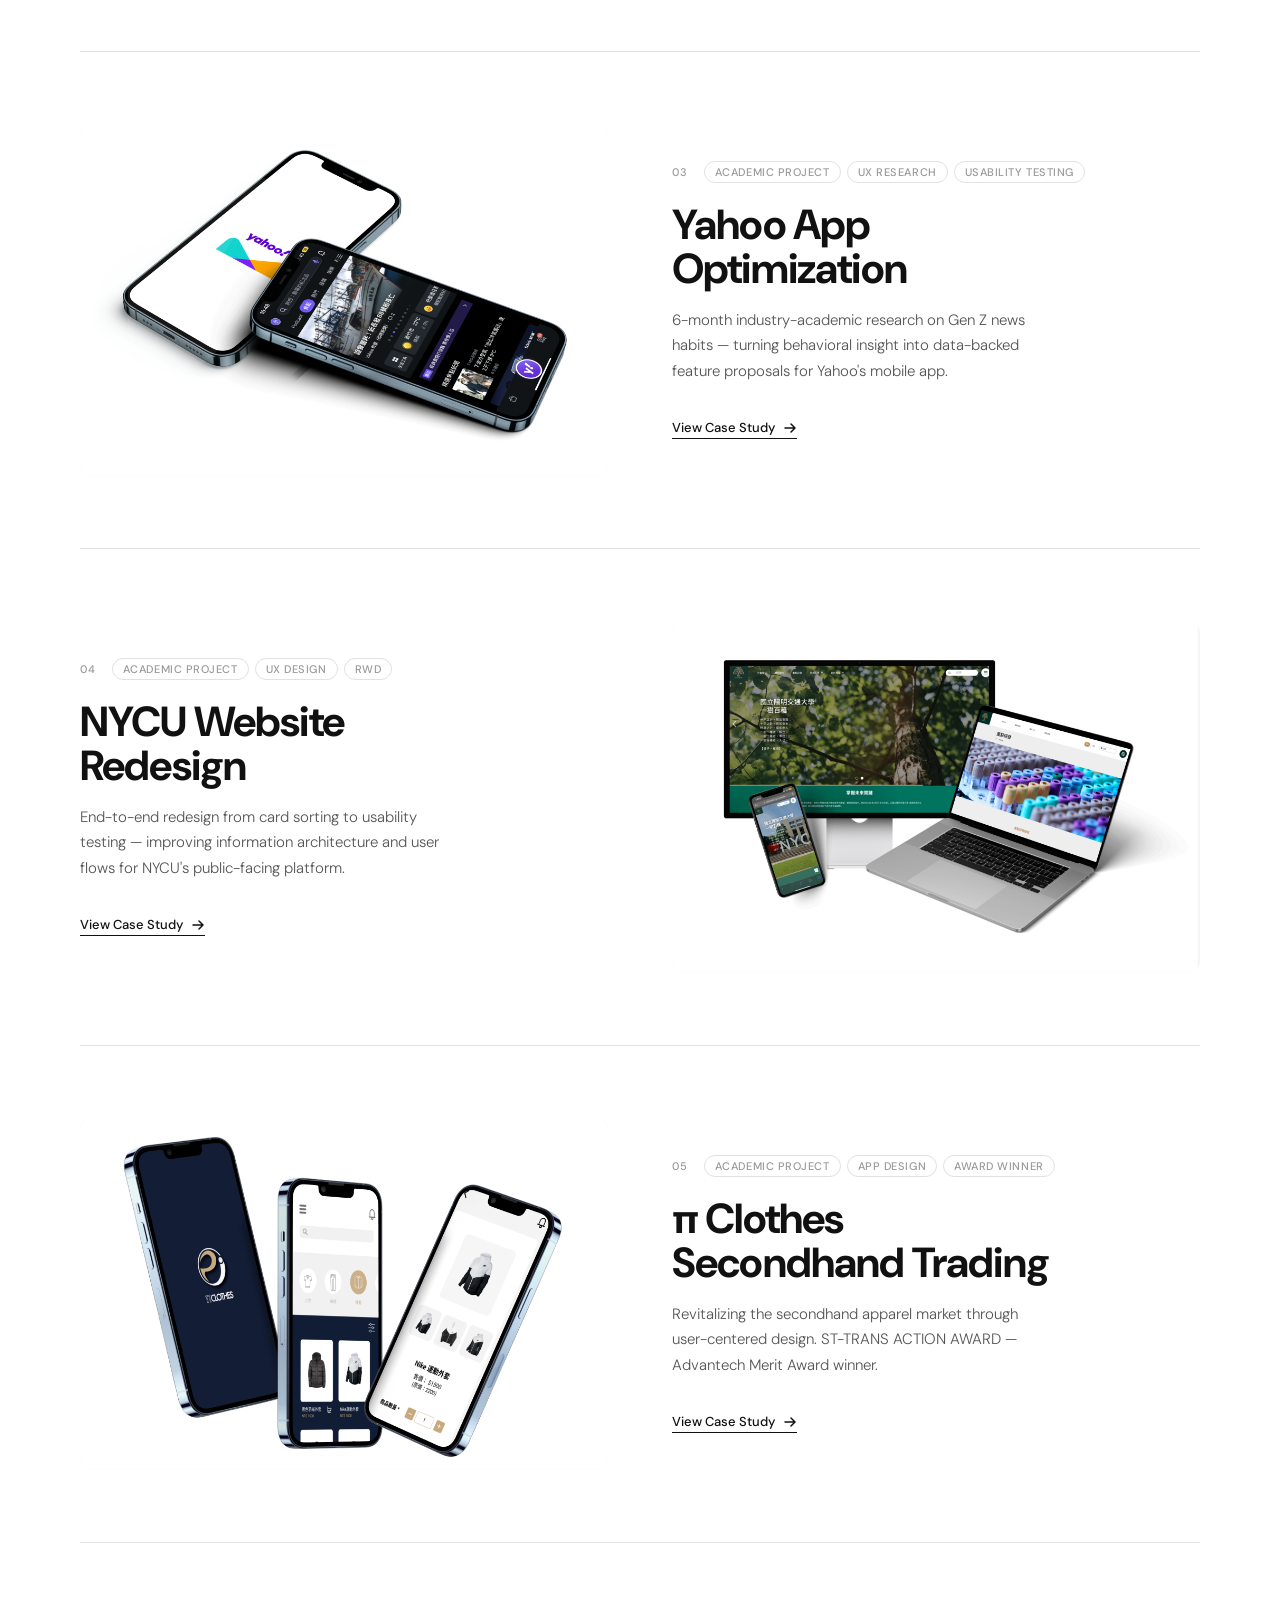
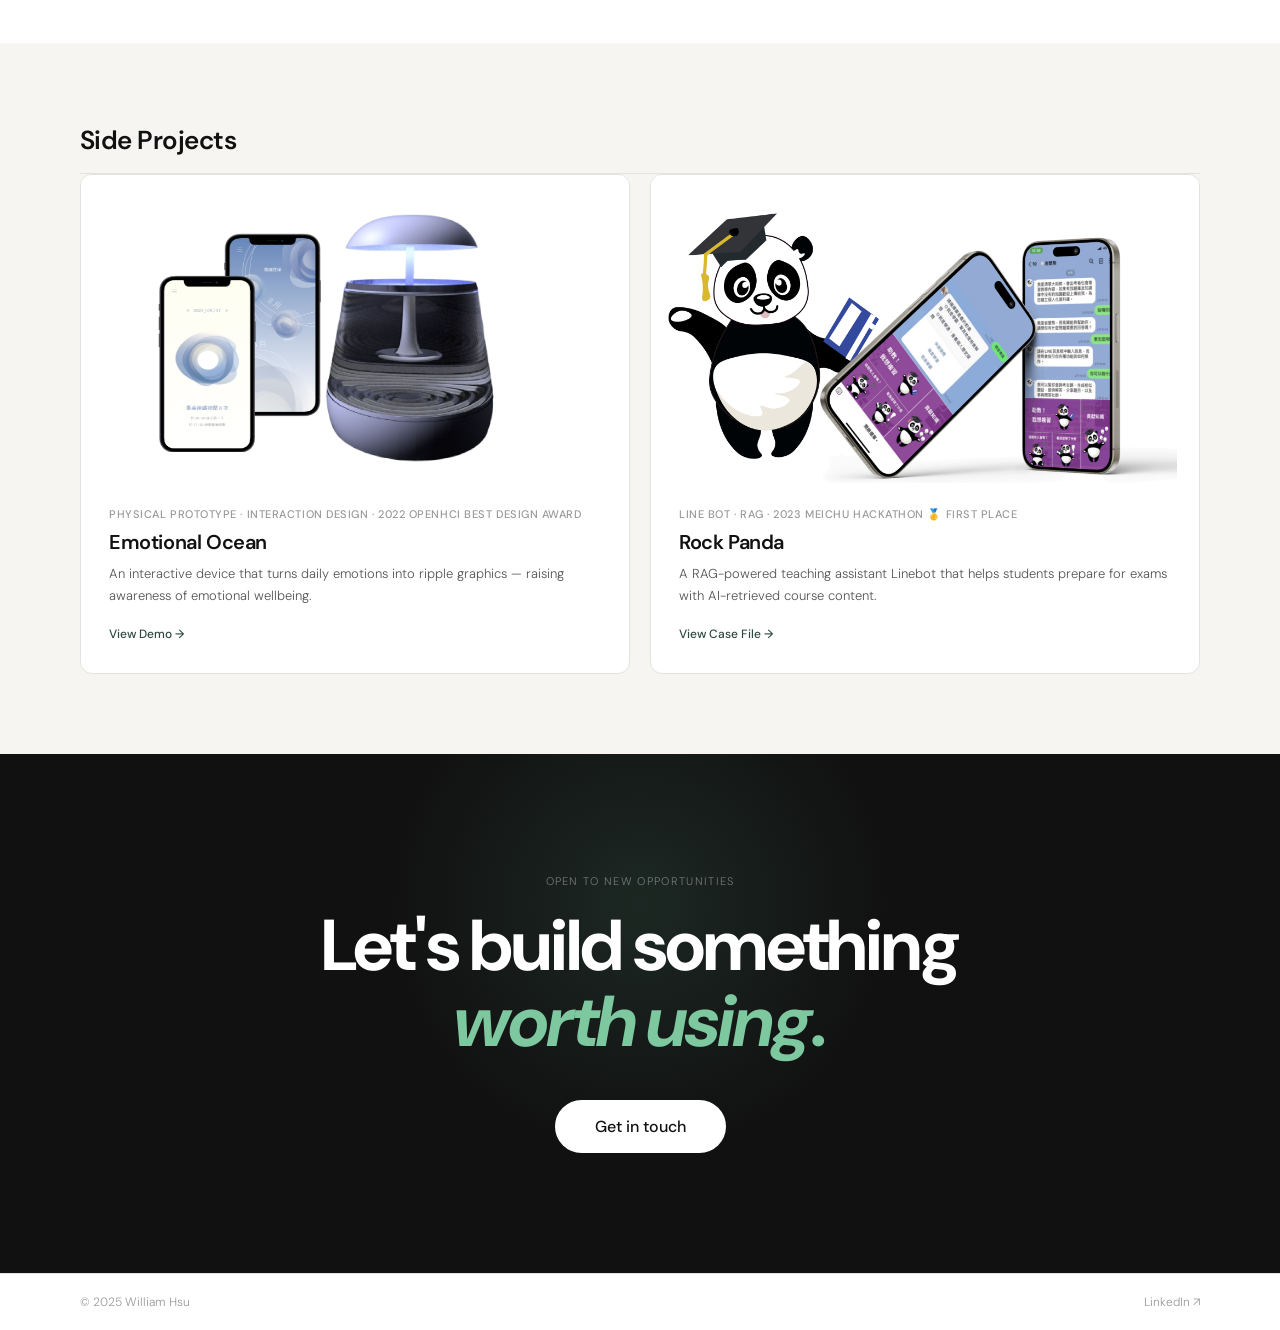
==== commit caba224f: "update new version" ====
--- a/index.html
+++ b/index.html
@@ -91,8 +91,6 @@
             <span class="hcard-label">Company</span>
             <span class="hcard-val">CyberLink Corp.</span>
           </div>
-          
-
           <div class="hcard-divider"></div>
           <div class="hcard-row">
             <span class="hcard-label">Location</span>
@@ -102,7 +100,6 @@
       </div>
 
     </div>
-  </div>
   </section>
 
   <!-- Work -->
@@ -132,7 +129,7 @@
             </div>
           </div>
           <h3 class="project-title">AudioDirector<br>Podcast Studio</h3>
-          <p class="project-desc">Led end-to-end delivery of Podcast Studio across 2 phases (6 months, 3 engineers) — from PRD to QA sign-off. Feature reached top-3 usage at 14.5% adoption, contributing to a 21% revenue increase year-over-year.</p>
+          <p class="project-desc">Led end-to-end delivery of Podcast Studio across 2 phases (6 months, 3 engineers) — from PRD to QA sign-off. Feature reached top-3 usage at 14.5% adoption, contributing to a 22% revenue increase year-over-year.</p>
           <a href="./Podcast Studio.html" class="project-link" aria-label="View AudioDirector Podcast Studio case study">
             View Case Study
             <svg width="14" height="14" viewBox="0 0 14 14" fill="none" aria-hidden="true"><path d="M2 7h10M8 3l4 4-4 4" stroke="currentColor" stroke-width="1.5" stroke-linecap="round" stroke-linejoin="round"/></svg>
@@ -220,7 +217,7 @@
 
       <!-- Project 05 -->
       <article class="project reveal" aria-label="π Clothes Secondhand App">
-        <a href="./#U03c0 Clothes.html" class="project-img-link" tabindex="-1" aria-hidden="true">
+        <a href="./pi-clothes.html" class="project-img-link" tabindex="-1" aria-hidden="true">
           <div class="project-img">
             <img src="./image/project_4_title.png" alt="" loading="lazy" width="720" height="480">
             <div class="project-img-overlay">View Case Study</div>
@@ -237,7 +234,7 @@
           </div>
           <h3 class="project-title">&#960; Clothes<br>Secondhand Trading</h3>
           <p class="project-desc">Revitalizing the secondhand apparel market through user-centered design. ST-TRANS ACTION AWARD — Advantech Merit Award winner.</p>
-          <a href="./#U03c0 Clothes.html" class="project-link" aria-label="View π Clothes case study">
+          <a href="./pi-clothes.html" class="project-link" aria-label="View π Clothes case study">
             View Case Study
             <svg width="14" height="14" viewBox="0 0 14 14" fill="none" aria-hidden="true"><path d="M2 7h10M8 3l4 4-4 4" stroke="currentColor" stroke-width="1.5" stroke-linecap="round" stroke-linejoin="round"/></svg>
           </a>
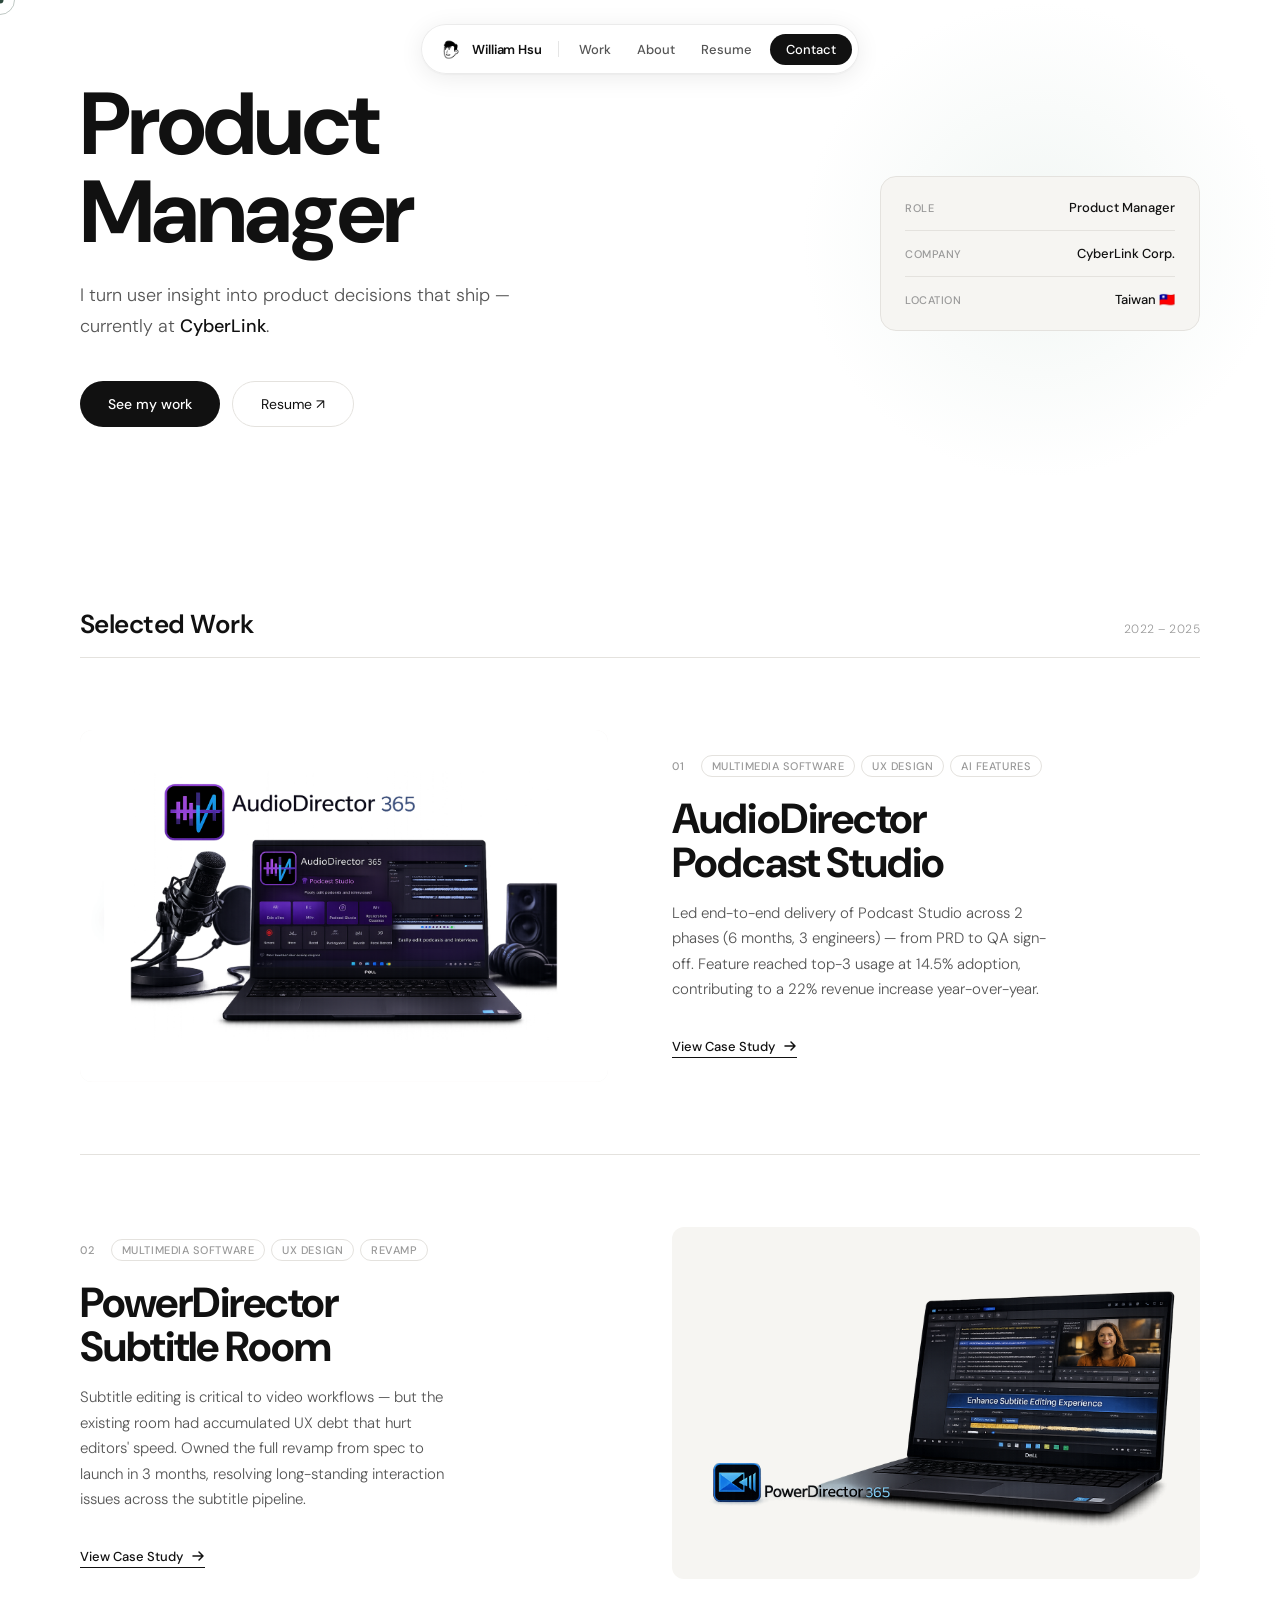
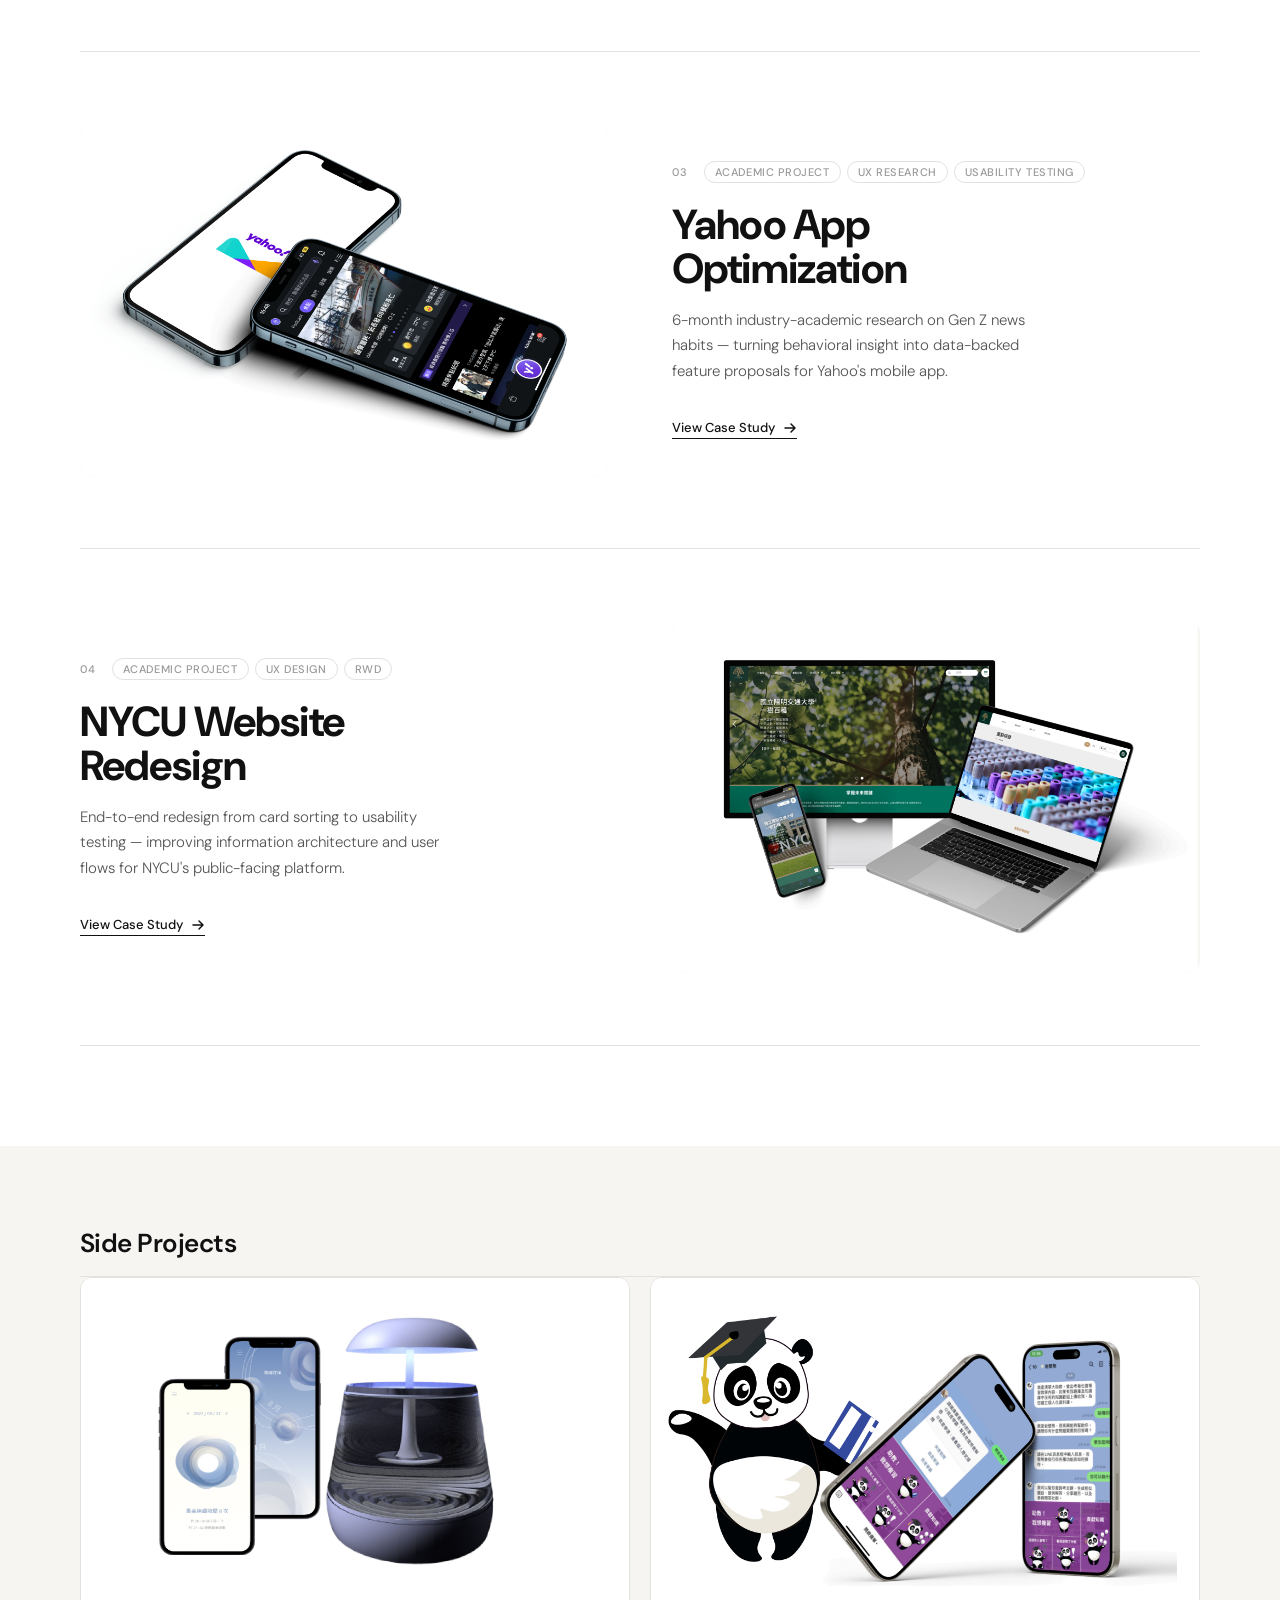
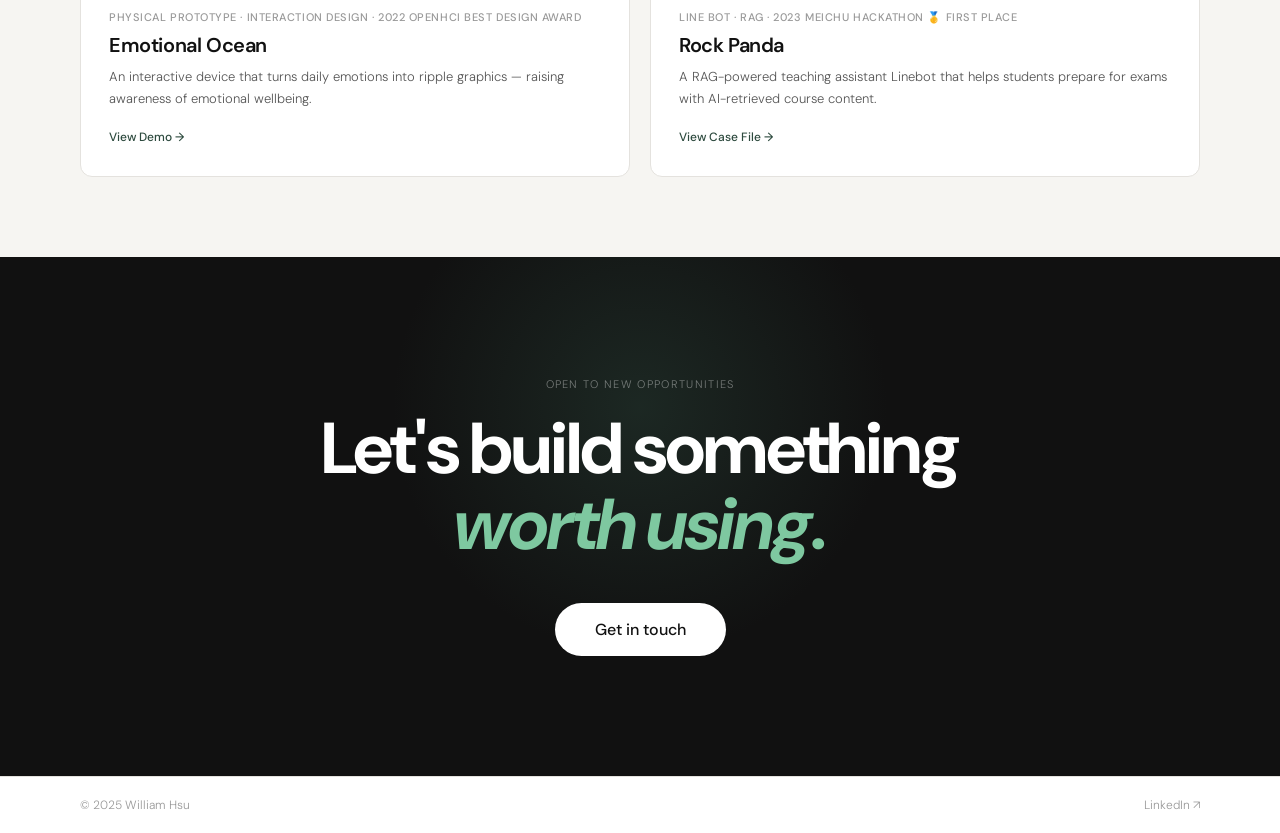
==== commit c9d057be: "update style" ====
--- a/index.html
+++ b/index.html
@@ -113,7 +113,7 @@
 
       <!-- Project 01 -->
       <article class="project reveal" aria-label="AudioDirector Podcast Studio">
-        <a href="./Podcast Studio.html" class="project-img-link" tabindex="-1" aria-hidden="true">
+        <a href="./podcast-studio.html" class="project-img-link" tabindex="-1" aria-hidden="true">
           <div class="project-img">
             <img src="./image/ADR_Project.png" alt="" loading="eager" width="720" height="480">
             <div class="project-img-overlay">View Case Study</div>
@@ -130,7 +130,7 @@
           </div>
           <h3 class="project-title">AudioDirector<br>Podcast Studio</h3>
           <p class="project-desc">Led end-to-end delivery of Podcast Studio across 2 phases (6 months, 3 engineers) — from PRD to QA sign-off. Feature reached top-3 usage at 14.5% adoption, contributing to a 22% revenue increase year-over-year.</p>
-          <a href="./Podcast Studio.html" class="project-link" aria-label="View AudioDirector Podcast Studio case study">
+          <a href="./podcast-studio.html" class="project-link" aria-label="View AudioDirector Podcast Studio case study">
             View Case Study
             <svg width="14" height="14" viewBox="0 0 14 14" fill="none" aria-hidden="true"><path d="M2 7h10M8 3l4 4-4 4" stroke="currentColor" stroke-width="1.5" stroke-linecap="round" stroke-linejoin="round"/></svg>
           </a>
@@ -214,33 +214,6 @@
           </a>
         </div>
       </article>
-
-      <!-- Project 05 -->
-      <article class="project reveal" aria-label="π Clothes Secondhand App">
-        <a href="./pi-clothes.html" class="project-img-link" tabindex="-1" aria-hidden="true">
-          <div class="project-img">
-            <img src="./image/project_4_title.png" alt="" loading="lazy" width="720" height="480">
-            <div class="project-img-overlay">View Case Study</div>
-          </div>
-        </a>
-        <div class="project-info">
-          <div class="project-top">
-            <span class="project-num">05</span>
-            <div class="project-tags">
-              <span>Academic Project</span>
-              <span>App Design</span>
-              <span>Award Winner</span>
-            </div>
-          </div>
-          <h3 class="project-title">&#960; Clothes<br>Secondhand Trading</h3>
-          <p class="project-desc">Revitalizing the secondhand apparel market through user-centered design. ST-TRANS ACTION AWARD — Advantech Merit Award winner.</p>
-          <a href="./pi-clothes.html" class="project-link" aria-label="View π Clothes case study">
-            View Case Study
-            <svg width="14" height="14" viewBox="0 0 14 14" fill="none" aria-hidden="true"><path d="M2 7h10M8 3l4 4-4 4" stroke="currentColor" stroke-width="1.5" stroke-linecap="round" stroke-linejoin="round"/></svg>
-          </a>
-        </div>
-      </article>
-
     </div>
   </section>
 
--- a/CSS/style.css
+++ b/CSS/style.css
@@ -209,7 +209,7 @@
   position: absolute; inset: 0;
   display: flex; align-items: center; justify-content: center;
   font-size: 14px; font-weight: 500; color: #fff;
-  background: rgba(17,17,17,.1);
+  background: rgba(17,17,17,.5);
   opacity: 0; transition: opacity .3s;
 }
 .project-img-link:hover .project-img-overlay { opacity: 1; }
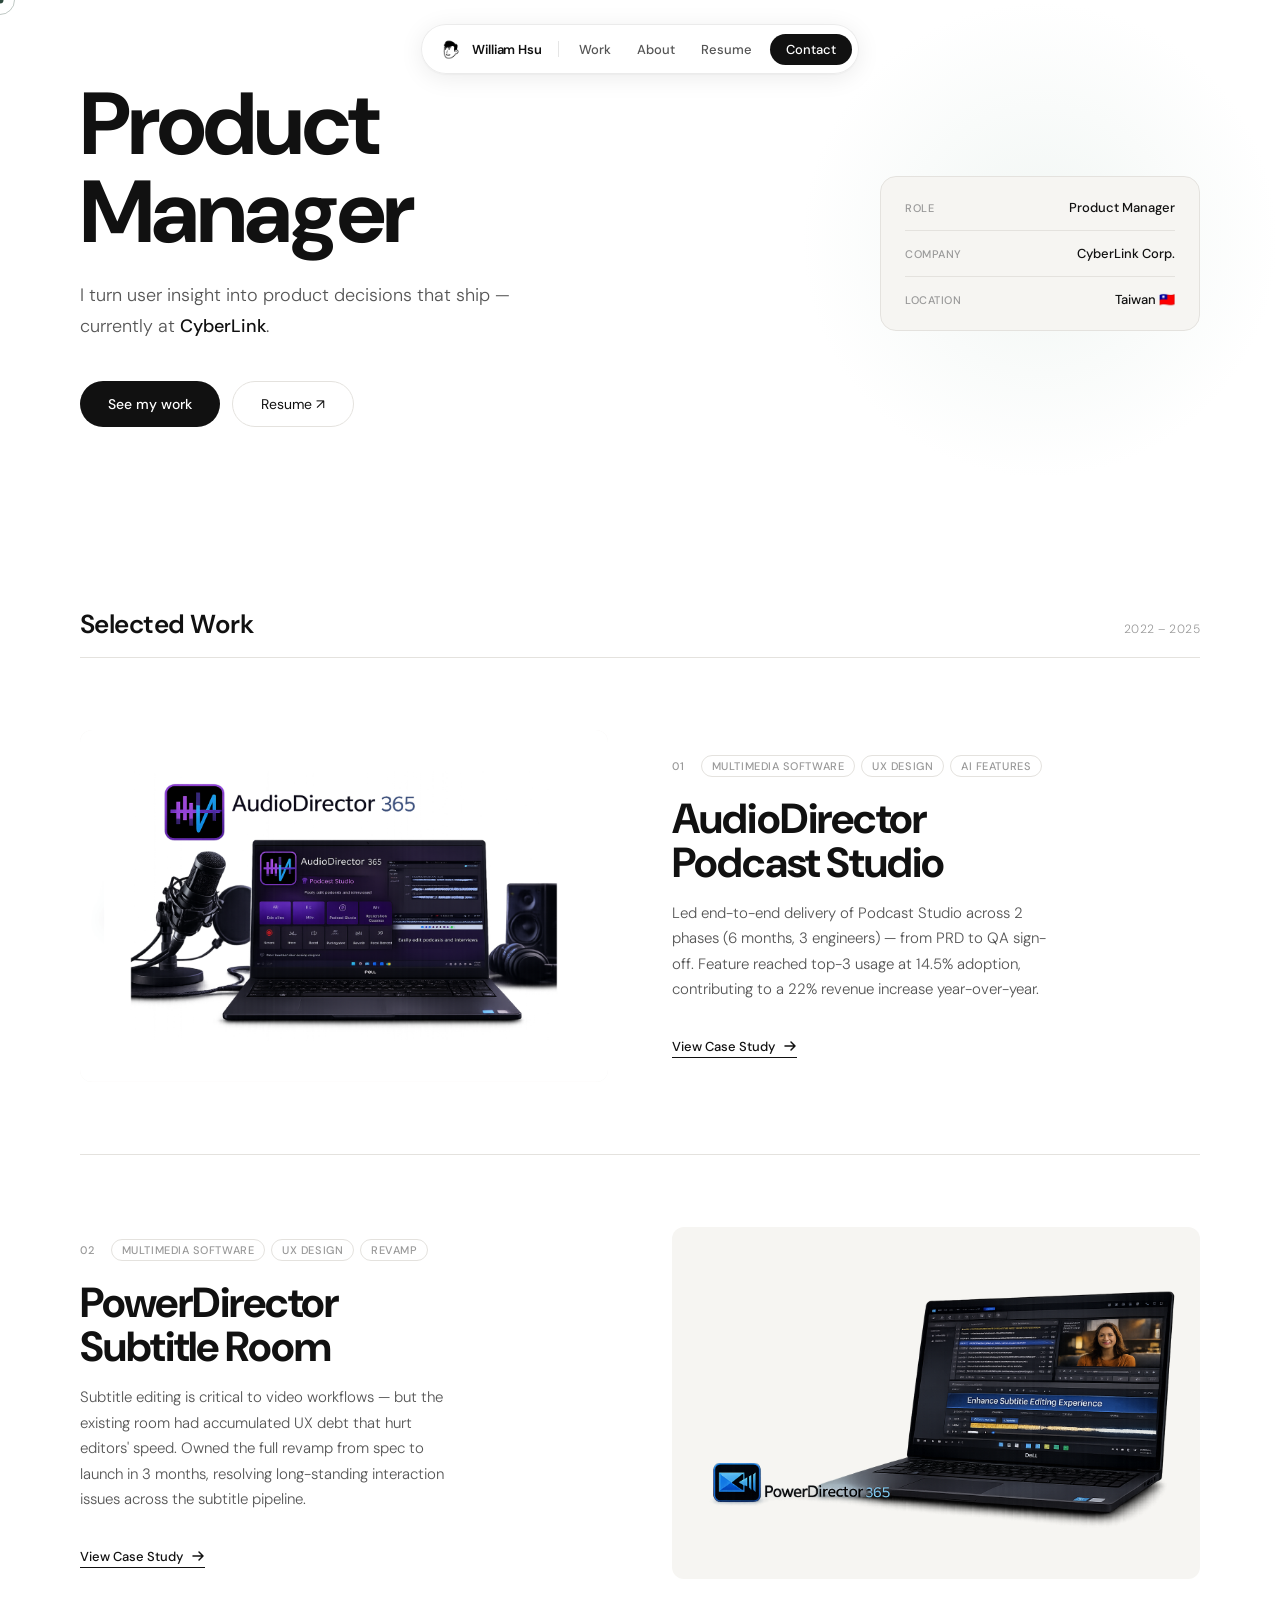
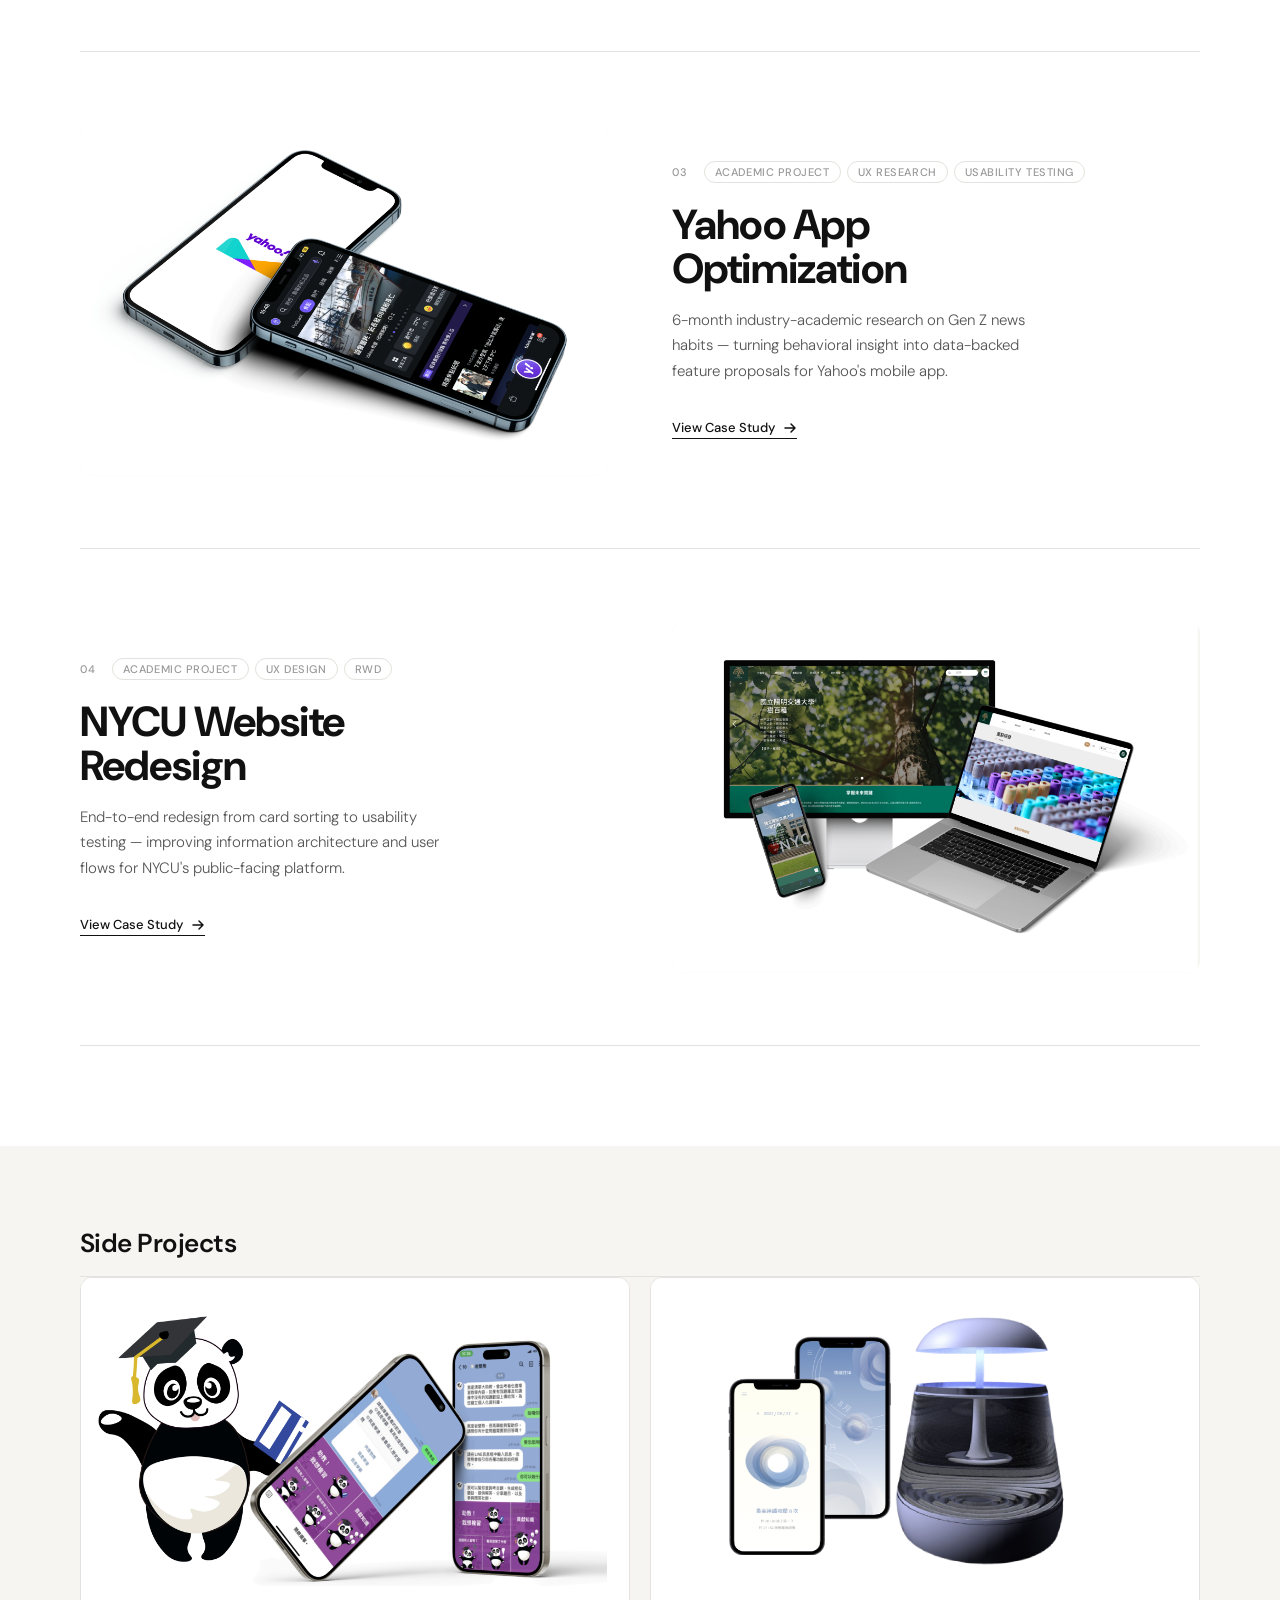
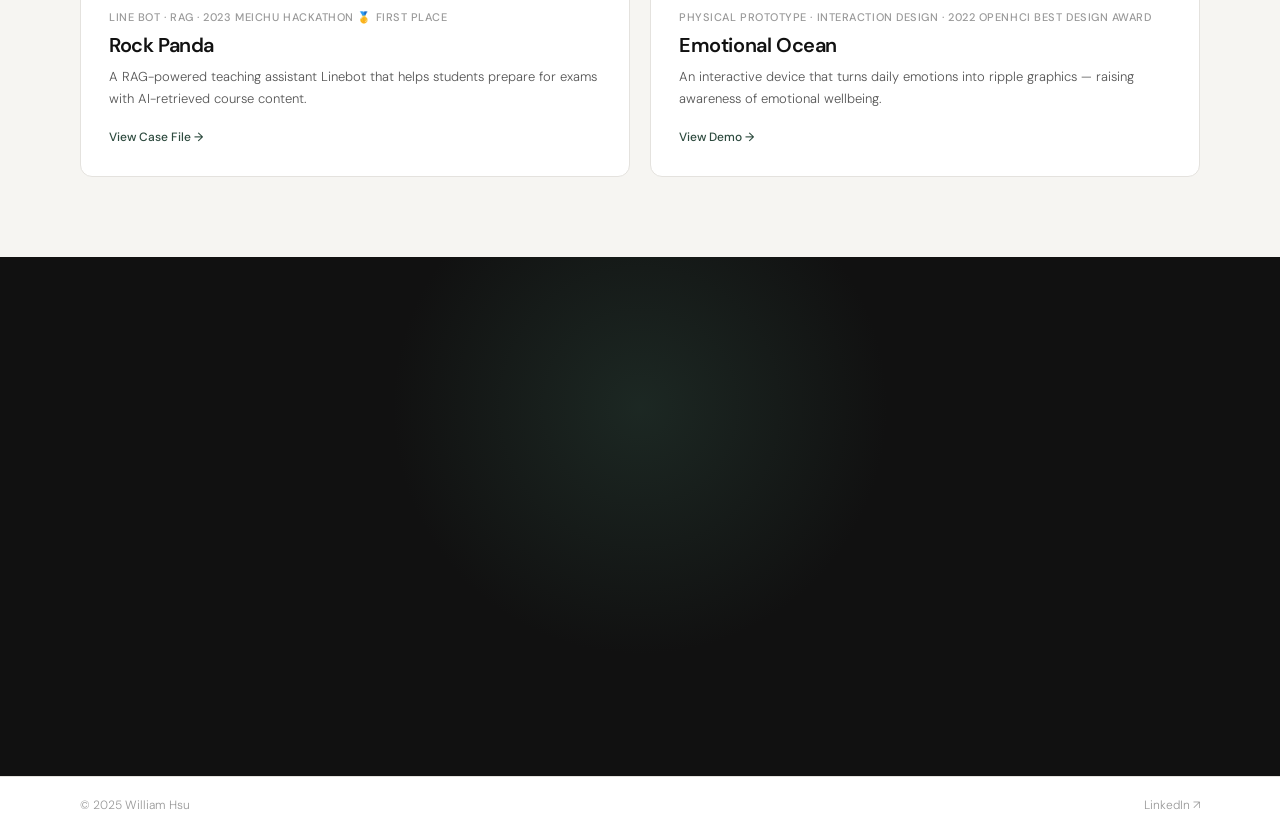
==== commit 9a567c5e: "change the case study order" ====
--- a/index.html
+++ b/index.html
@@ -224,6 +224,15 @@
         <h2 class="section-title">Side Projects</h2>
       </div>
       <div class="side-grid">
+        <a href="./Rockpanda.html" class="side-card reveal" style="--ri:1" aria-label="Rock Panda project">
+          <div class="side-img"><img src="./image/project_6_title.png" alt="Rock Panda Linebot" loading="lazy" width="600" height="340"></div>
+          <div class="side-body">
+            <p class="side-tag">Line Bot · RAG · 2023 MeiChu Hackathon 🥇 First Place</p>
+            <h3 class="side-title">Rock Panda</h3>
+            <p class="side-desc">A RAG-powered teaching assistant Linebot that helps students prepare for exams with AI-retrieved course content.</p>
+            <span class="side-link">View Case File →</span>
+          </div>
+        </a>
         <a href="./Emotional_Ocean.html" class="side-card reveal" aria-label="Emotional Ocean project">
           <div class="side-img"><img src="./image/project_5_title.png" alt="Emotional Ocean project" loading="lazy" width="600" height="340"></div>
           <div class="side-body">
@@ -233,15 +242,6 @@
             <span class="side-link">View Demo →</span>
           </div>
         </a>
-        <a href="./Rockpanda.html" class="side-card reveal" style="--ri:1" aria-label="Rock Panda project">
-          <div class="side-img"><img src="./image/project_6_title.png" alt="Rock Panda Linebot" loading="lazy" width="600" height="340"></div>
-          <div class="side-body">
-            <p class="side-tag">Line Bot · RAG · 2023 MeiChu Hackathon 🥇 First Place</p>
-            <h3 class="side-title">Rock Panda</h3>
-            <p class="side-desc">A RAG-powered teaching assistant Linebot that helps students prepare for exams with AI-retrieved course content.</p>
-            <span class="side-link">View Case File →</span>
-          </div>
-        </a>
       </div>
     </div>
   </section>
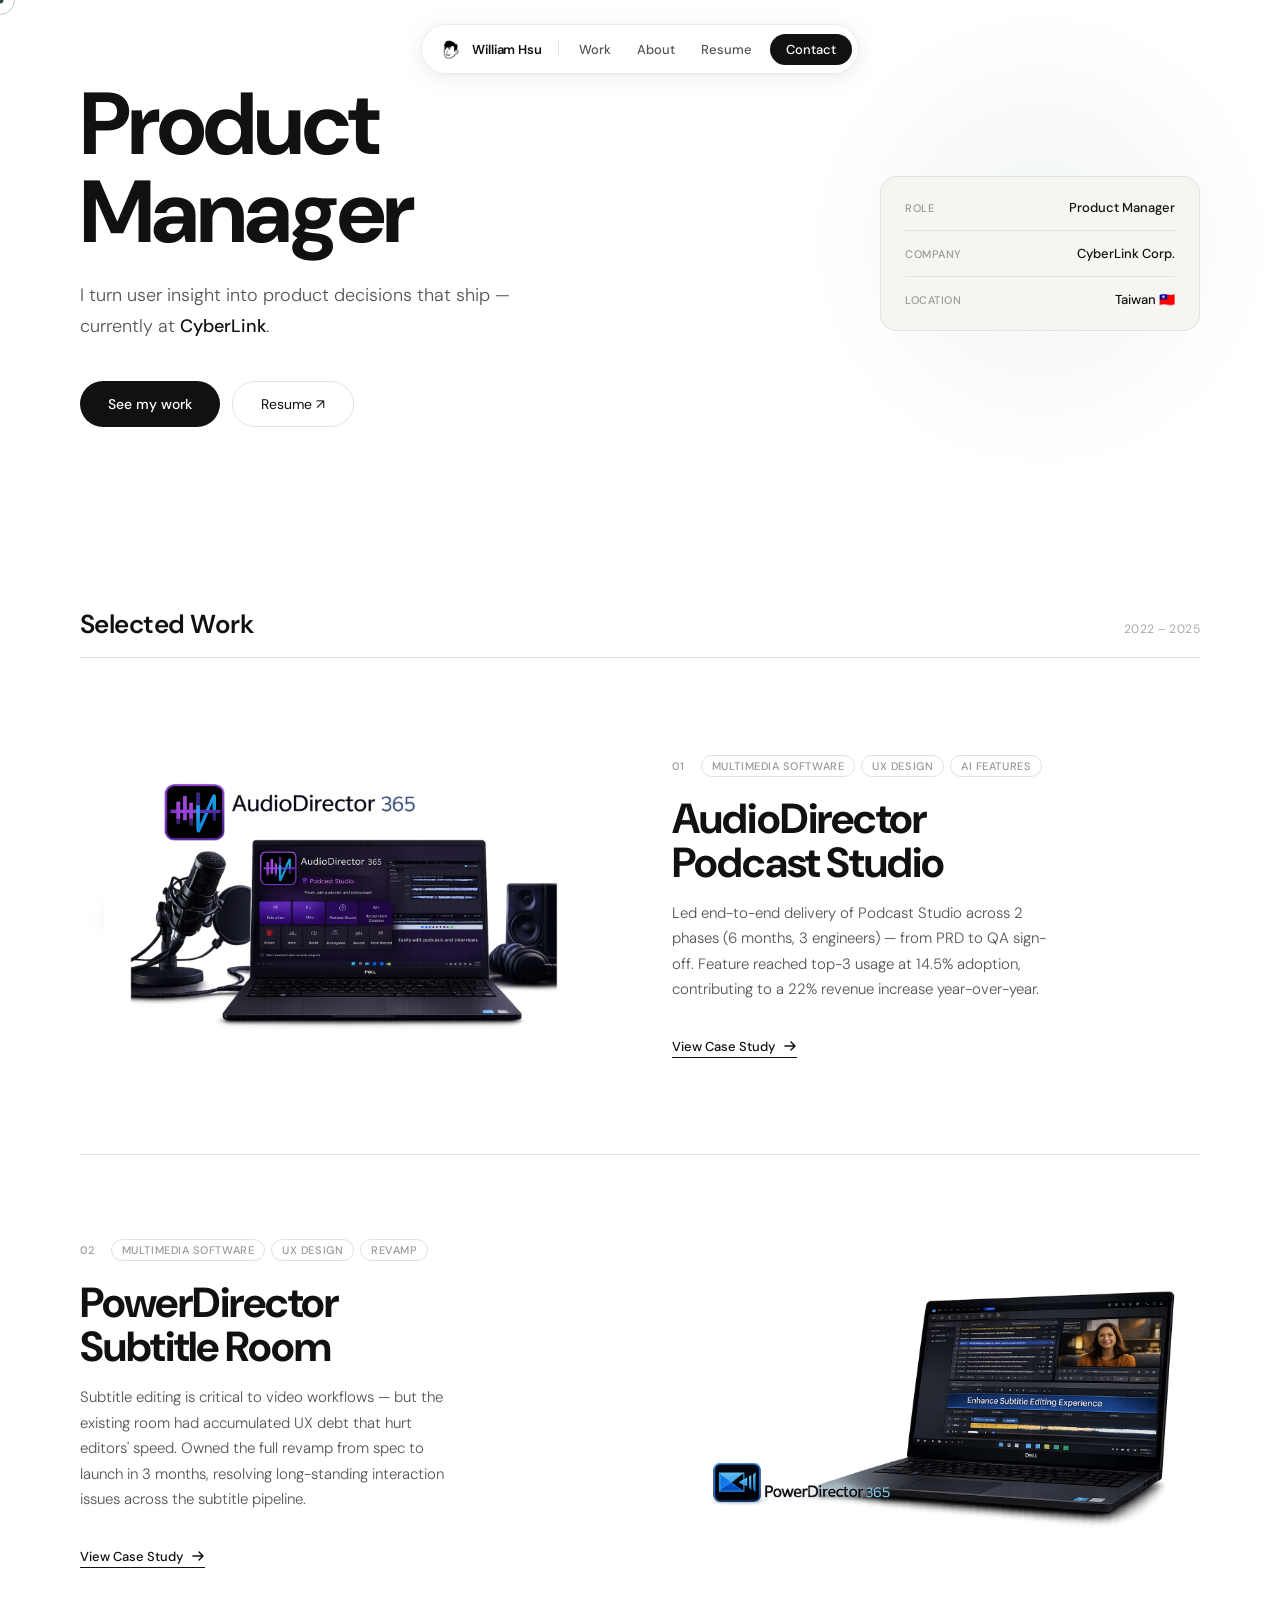
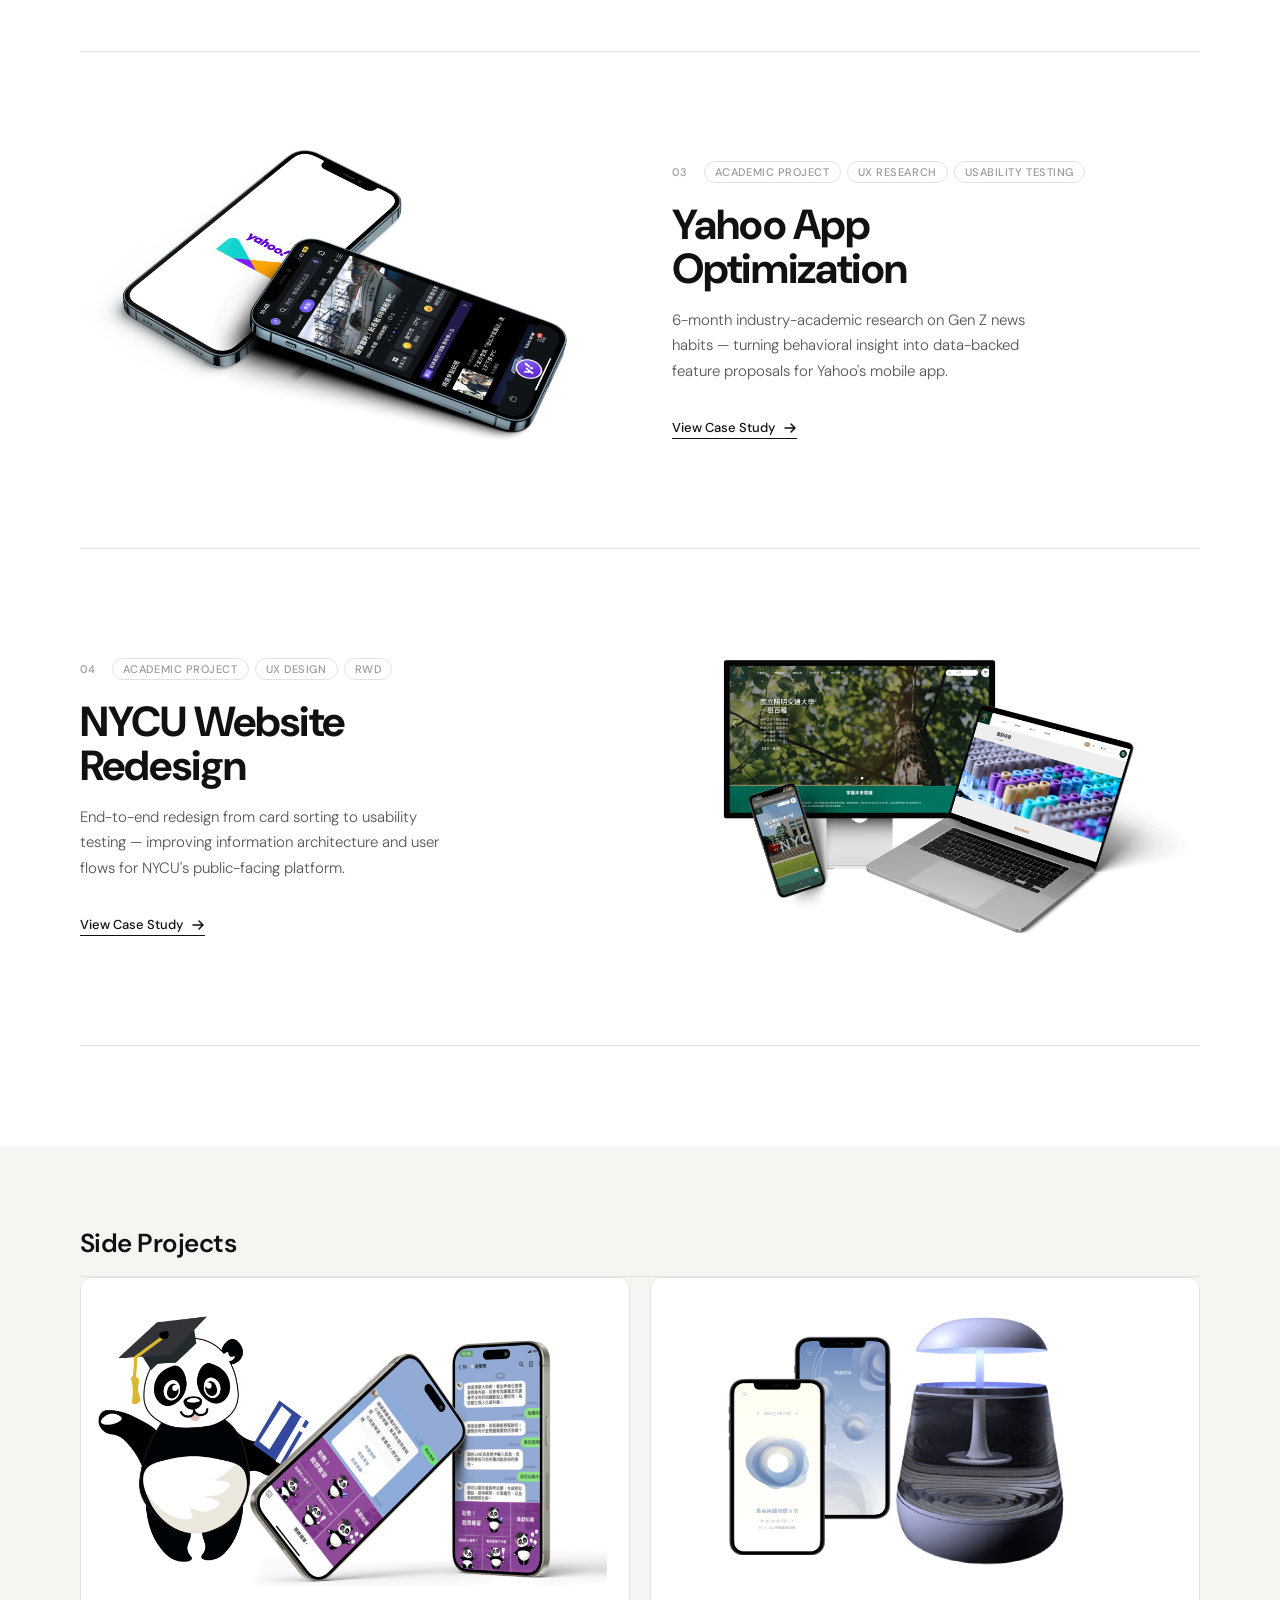
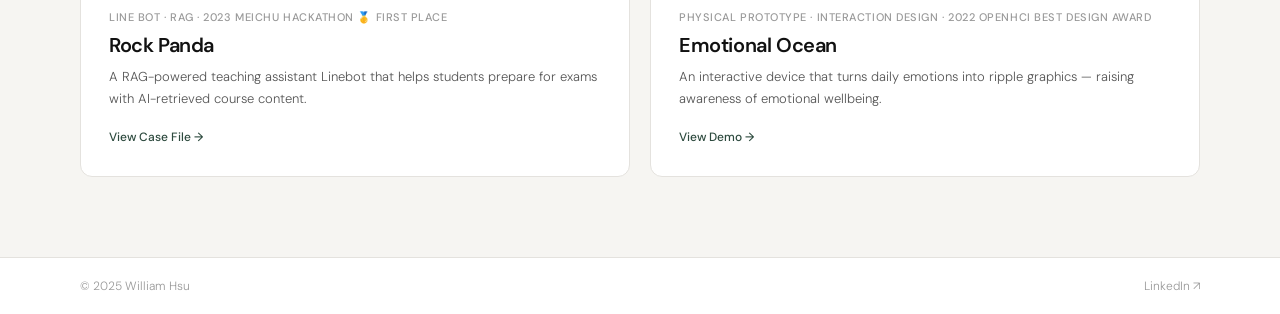
==== commit ca37f468: "update version 3" ====
--- a/index.html
+++ b/index.html
@@ -245,16 +245,6 @@
       </div>
     </div>
   </section>
-
-  <!-- CTA -->
-  <section class="cta" aria-label="Contact">
-    <div class="cta-inner reveal">
-      <p class="cta-eye">Open to new opportunities</p>
-      <h2 class="cta-title">Let's build something<br><em>worth using.</em></h2>
-      <a href="mailto:william19970923@gmail.com" class="btn-solid large">Get in touch</a>
-    </div>
-  </section>
-
   </main>
 
   <footer class="footer" role="contentinfo">
--- a/CSS/style.css
+++ b/CSS/style.css
@@ -202,14 +202,14 @@
 .project-flip .project-info     { order: 1; }
 
 .project-img-link { display: block; border-radius: 12px; overflow: hidden; position: relative; }
-.project-img { aspect-ratio: 3/2; overflow: hidden; background: var(--off); }
+.project-img { aspect-ratio: 3/2; overflow: hidden; background: #fff; }
 .project-img img { width: 100%; height: 100%; object-fit: cover; transition: transform .6s var(--ease); }
 .project-img-link:hover .project-img img { transform: scale(1.04); }
 .project-img-overlay {
   position: absolute; inset: 0;
   display: flex; align-items: center; justify-content: center;
   font-size: 14px; font-weight: 500; color: #fff;
-  background: rgba(17,17,17,.5);
+  background: rgba(17,17,17,.1);
   opacity: 0; transition: opacity .3s;
 }
 .project-img-link:hover .project-img-overlay { opacity: 1; }
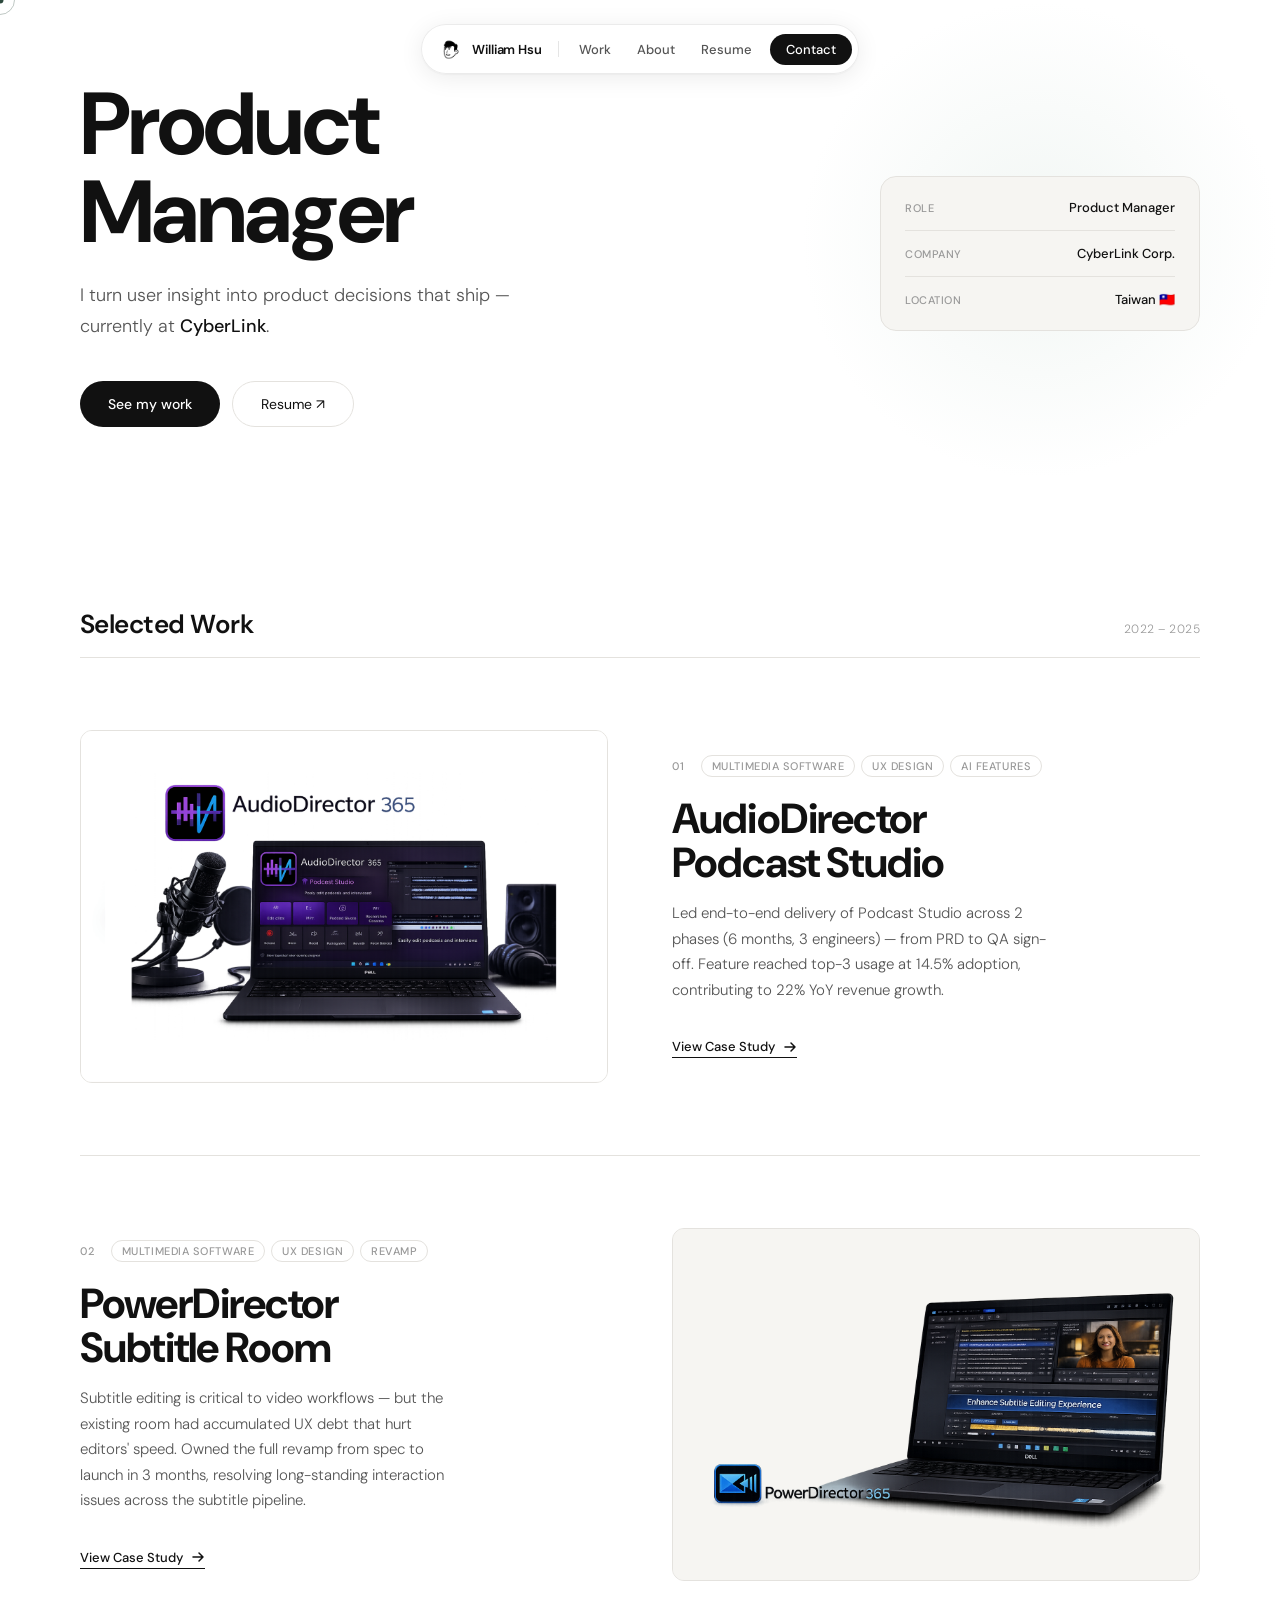
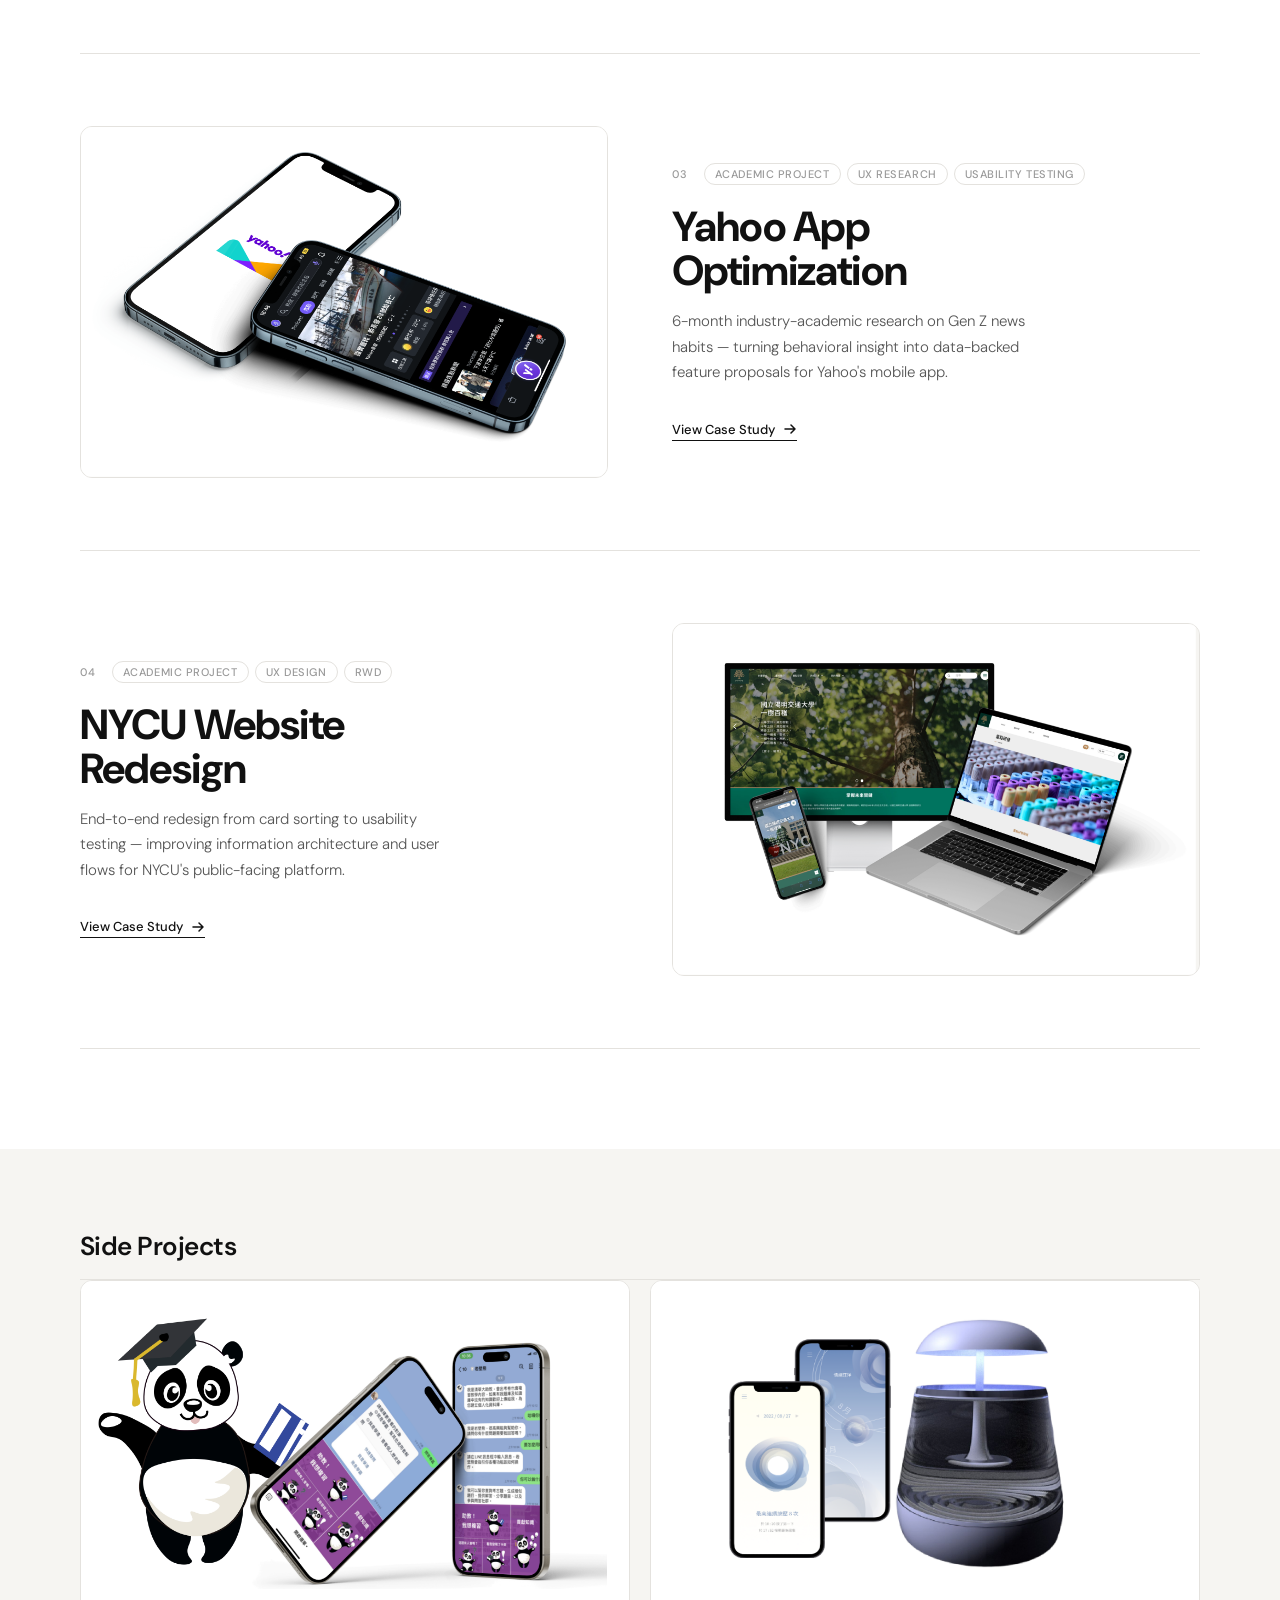
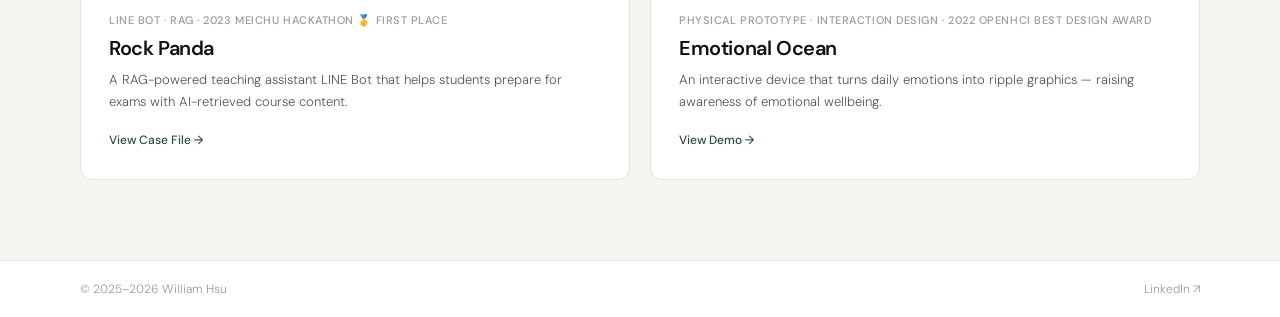
==== commit 8b7027a6: "update version 4" ====
--- a/index.html
+++ b/index.html
@@ -10,7 +10,7 @@
   <meta property="og:type" content="website">
   <meta property="og:title" content="William Hsu — Product Manager">
   <meta property="og:description" content="PM at CyberLink with HCI and service design background. 5 awards, 2 years PM experience.">
-  <meta property="og:image" content="https://williamhsu.design/image/og-cover.png">
+  <meta property="og:image" content="https://williamhsu.design/image/optimized/ADR-Banner.jpg">
   <script type="application/ld+json">
   {"@context":"https://schema.org","@type":"Person","name":"William Hsu","jobTitle":"Product Manager","worksFor":{"@type":"Organization","name":"CyberLink Corp."},"url":"https://williamhsu.design/","sameAs":["https://www.linkedin.com/in/williamhsuu/"],"knowsAbout":["User Experience Design","HCI","Product Management","Service Design","Usability Testing"]}
   </script>
@@ -35,7 +35,7 @@
       <div class="pill-links">
         <a href="#work" class="pill-link">Work</a>
         <a href="./about.html" class="pill-link">About</a>
-        <a href="./williamHsu_resume.pdf" target="_blank" rel="noopener" class="pill-link" aria-label="Resume PDF">Resume</a>
+        <a href="./William%20Hsu_Resume.pdf" target="_blank" rel="noopener" class="pill-link" aria-label="Resume PDF">Resume</a>
         <a href="mailto:william19970923@gmail.com" class="pill-cta">Contact</a>
       </div>
       <button type="button" class="hamburger" id="hamburger" aria-label="Open menu" aria-expanded="false">
@@ -52,7 +52,7 @@
     <nav class="mob-nav" aria-label="Mobile navigation">
       <a href="#work" class="mob-link" data-num="01">Work</a>
       <a href="./about.html" class="mob-link" data-num="02">About</a>
-      <a href="./williamHsu_resume.pdf" target="_blank" rel="noopener" class="mob-link" data-num="03">Resume</a>
+      <a href="./William%20Hsu_Resume.pdf" target="_blank" rel="noopener" class="mob-link" data-num="03">Resume</a>
       <a href="mailto:william19970923@gmail.com" class="mob-link" data-num="04">Contact</a>
     </nav>
     <div class="mob-footer">
@@ -76,7 +76,7 @@
         </p>
         <div class="hero-ctas fade-up" style="--d:260ms">
           <a href="#work" class="btn-solid">See my work</a>
-          <a href="./williamHsu_resume.pdf" target="_blank" rel="noopener" class="btn-outline">Resume ↗</a>
+          <a href="./William%20Hsu_Resume.pdf" target="_blank" rel="noopener" class="btn-outline">Resume ↗</a>
         </div>
       </div>
 
@@ -113,7 +113,7 @@
 
       <!-- Project 01 -->
       <article class="project reveal" aria-label="AudioDirector Podcast Studio">
-        <a href="./podcast-studio.html" class="project-img-link" tabindex="-1" aria-hidden="true">
+        <a href="./podcast-studio.html" class="project-img-link" aria-label="View AudioDirector Podcast Studio case study">
           <div class="project-img">
             <img src="./image/ADR_Project.png" alt="" loading="eager" width="720" height="480">
             <div class="project-img-overlay">View Case Study</div>
@@ -129,7 +129,7 @@
             </div>
           </div>
           <h3 class="project-title">AudioDirector<br>Podcast Studio</h3>
-          <p class="project-desc">Led end-to-end delivery of Podcast Studio across 2 phases (6 months, 3 engineers) — from PRD to QA sign-off. Feature reached top-3 usage at 14.5% adoption, contributing to a 22% revenue increase year-over-year.</p>
+          <p class="project-desc">Led end-to-end delivery of Podcast Studio across 2 phases (6 months, 3 engineers) — from PRD to QA sign-off. Feature reached top-3 usage at 14.5% adoption, contributing to 22% YoY revenue growth.</p>
           <a href="./podcast-studio.html" class="project-link" aria-label="View AudioDirector Podcast Studio case study">
             View Case Study
             <svg width="14" height="14" viewBox="0 0 14 14" fill="none" aria-hidden="true"><path d="M2 7h10M8 3l4 4-4 4" stroke="currentColor" stroke-width="1.5" stroke-linecap="round" stroke-linejoin="round"/></svg>
@@ -139,7 +139,7 @@
 
       <!-- Project 02 -->
       <article class="project project-flip reveal" aria-label="PowerDirector Subtitle Room">
-        <a href="./PowerDirector.html" class="project-img-link" tabindex="-1" aria-hidden="true">
+        <a href="./PowerDirector.html" class="project-img-link" aria-label="View PowerDirector Subtitle Room case study">
           <div class="project-img">
             <img src="./image/Subtitle_Room.png" alt="" loading="lazy" width="720" height="480">
             <div class="project-img-overlay">View Case Study</div>
@@ -165,7 +165,7 @@
 
       <!-- Project 03 -->
       <article class="project reveal" aria-label="Yahoo App Optimization">
-        <a href="./yahoo_app.html" class="project-img-link" tabindex="-1" aria-hidden="true">
+        <a href="./yahoo_app.html" class="project-img-link" aria-label="View Yahoo App Optimization case study">
           <div class="project-img">
             <img src="./image/project_1_title.png" alt="" loading="lazy" width="720" height="480">
             <div class="project-img-overlay">View Case Study</div>
@@ -191,7 +191,7 @@
 
       <!-- Project 04 -->
       <article class="project project-flip reveal" aria-label="NYCU Website Redesign">
-        <a href="./NYCU_website.html" class="project-img-link" tabindex="-1" aria-hidden="true">
+        <a href="./NYCU_website.html" class="project-img-link" aria-label="View NYCU Website Redesign case study">
           <div class="project-img">
             <img src="./image/project_3_title.png" alt="" loading="lazy" width="720" height="480">
             <div class="project-img-overlay">View Case Study</div>
@@ -225,11 +225,11 @@
       </div>
       <div class="side-grid">
         <a href="./Rockpanda.html" class="side-card reveal" style="--ri:1" aria-label="Rock Panda project">
-          <div class="side-img"><img src="./image/project_6_title.png" alt="Rock Panda Linebot" loading="lazy" width="600" height="340"></div>
+          <div class="side-img"><img src="./image/project_6_title.png" alt="Rock Panda LINE Bot" loading="lazy" width="600" height="340"></div>
           <div class="side-body">
-            <p class="side-tag">Line Bot · RAG · 2023 MeiChu Hackathon 🥇 First Place</p>
+            <p class="side-tag">LINE Bot · RAG · 2023 MeiChu Hackathon 🥇 First Place</p>
             <h3 class="side-title">Rock Panda</h3>
-            <p class="side-desc">A RAG-powered teaching assistant Linebot that helps students prepare for exams with AI-retrieved course content.</p>
+            <p class="side-desc">A RAG-powered teaching assistant LINE Bot that helps students prepare for exams with AI-retrieved course content.</p>
             <span class="side-link">View Case File →</span>
           </div>
         </a>
@@ -249,7 +249,7 @@
 
   <footer class="footer" role="contentinfo">
     <div class="footer-inner">
-      <span>© 2025 William Hsu</span>
+      <span>© 2025–2026 William Hsu</span>
       <nav aria-label="Footer links">
         <a href="https://www.linkedin.com/in/williamhsuu/" target="_blank" rel="noopener" class="footer-link" aria-label="LinkedIn (opens in new tab)">LinkedIn ↗</a>
       </nav>
--- a/CSS/style.css
+++ b/CSS/style.css
@@ -201,9 +201,16 @@
 .project-flip .project-img-link { order: 2; }
 .project-flip .project-info     { order: 1; }
 
-.project-img-link { display: block; border-radius: 12px; overflow: hidden; position: relative; }
-.project-img { aspect-ratio: 3/2; overflow: hidden; background: #fff; }
-.project-img img { width: 100%; height: 100%; object-fit: cover; transition: transform .6s var(--ease); }
+.project-img-link {
+  display: block; border-radius: 12px; overflow: hidden; position: relative;
+  border: 1px solid var(--border);
+  background: var(--off);
+}
+.project-img { aspect-ratio: 3/2; overflow: hidden; background: var(--off); }
+.project-img img {
+  width: 100%; height: 100%; object-fit: cover; object-position: center;
+  transition: transform .6s var(--ease);
+}
 .project-img-link:hover .project-img img { transform: scale(1.04); }
 .project-img-overlay {
   position: absolute; inset: 0;
